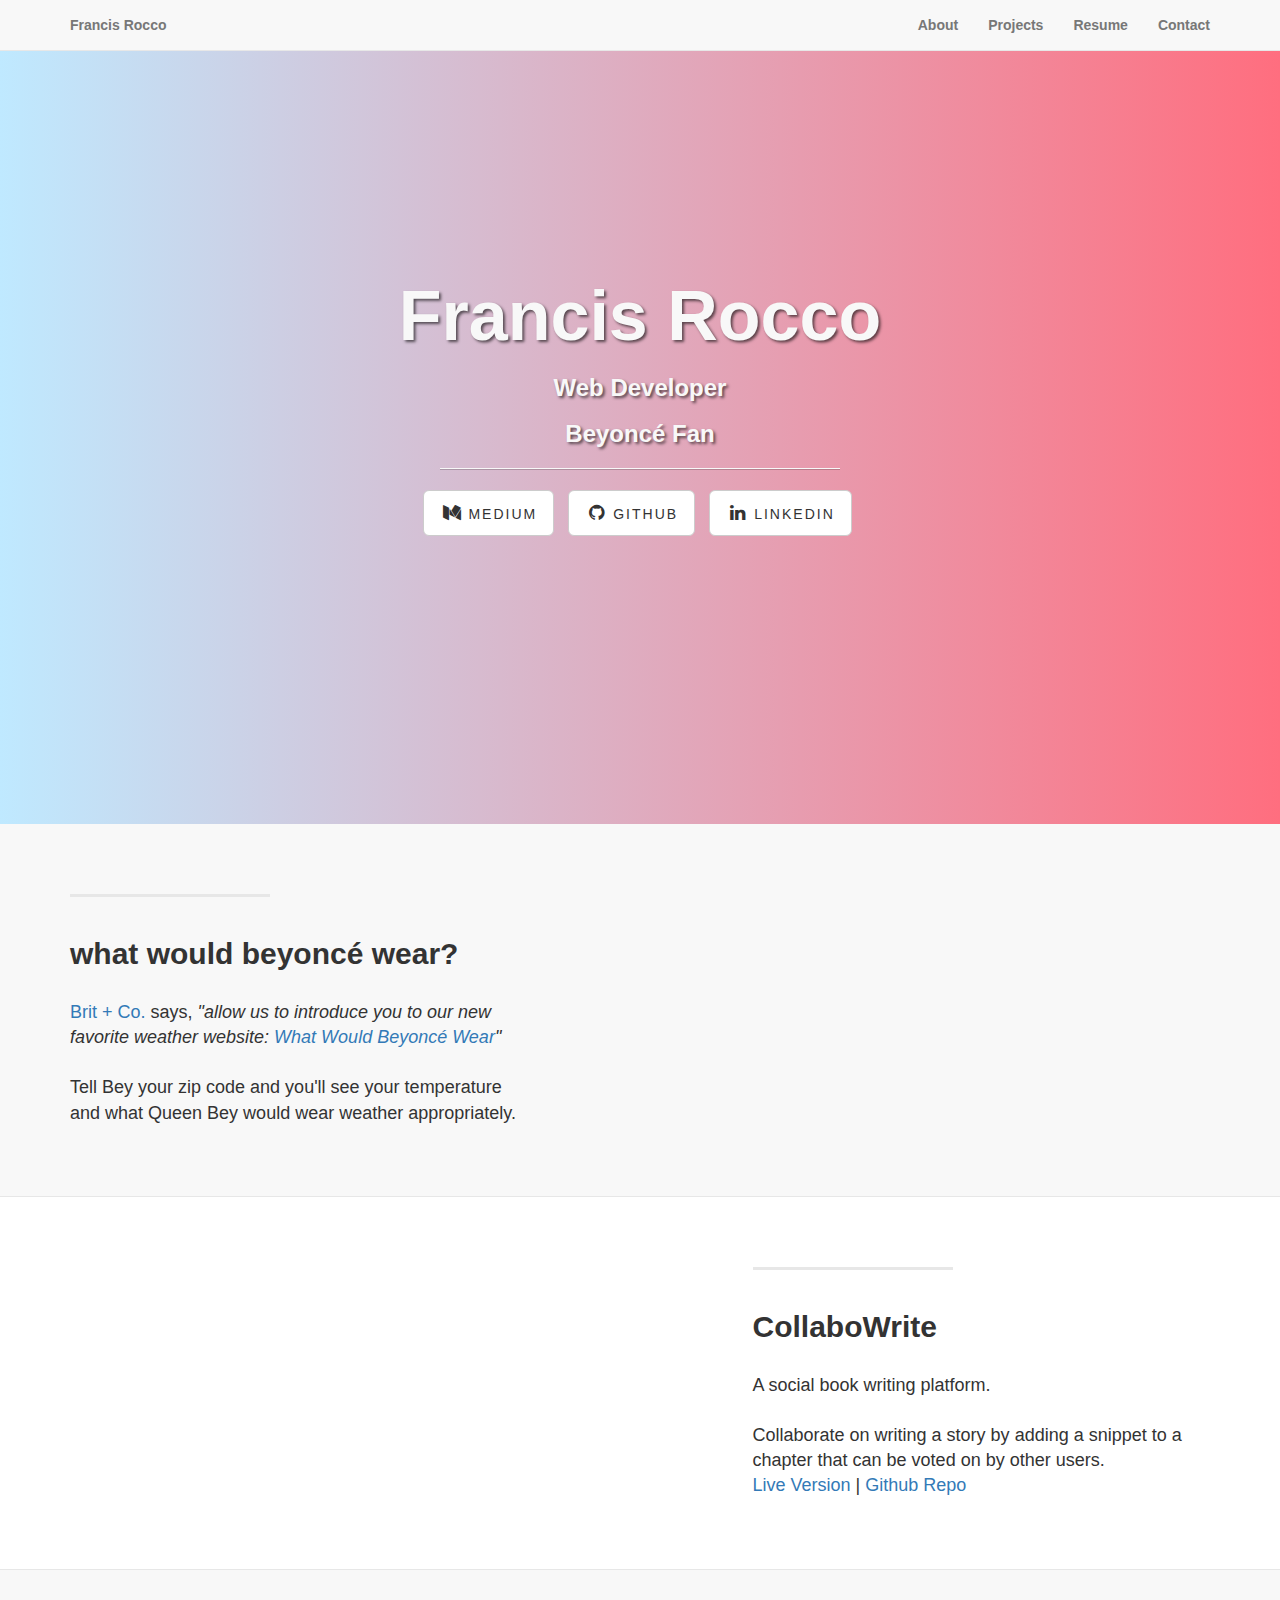
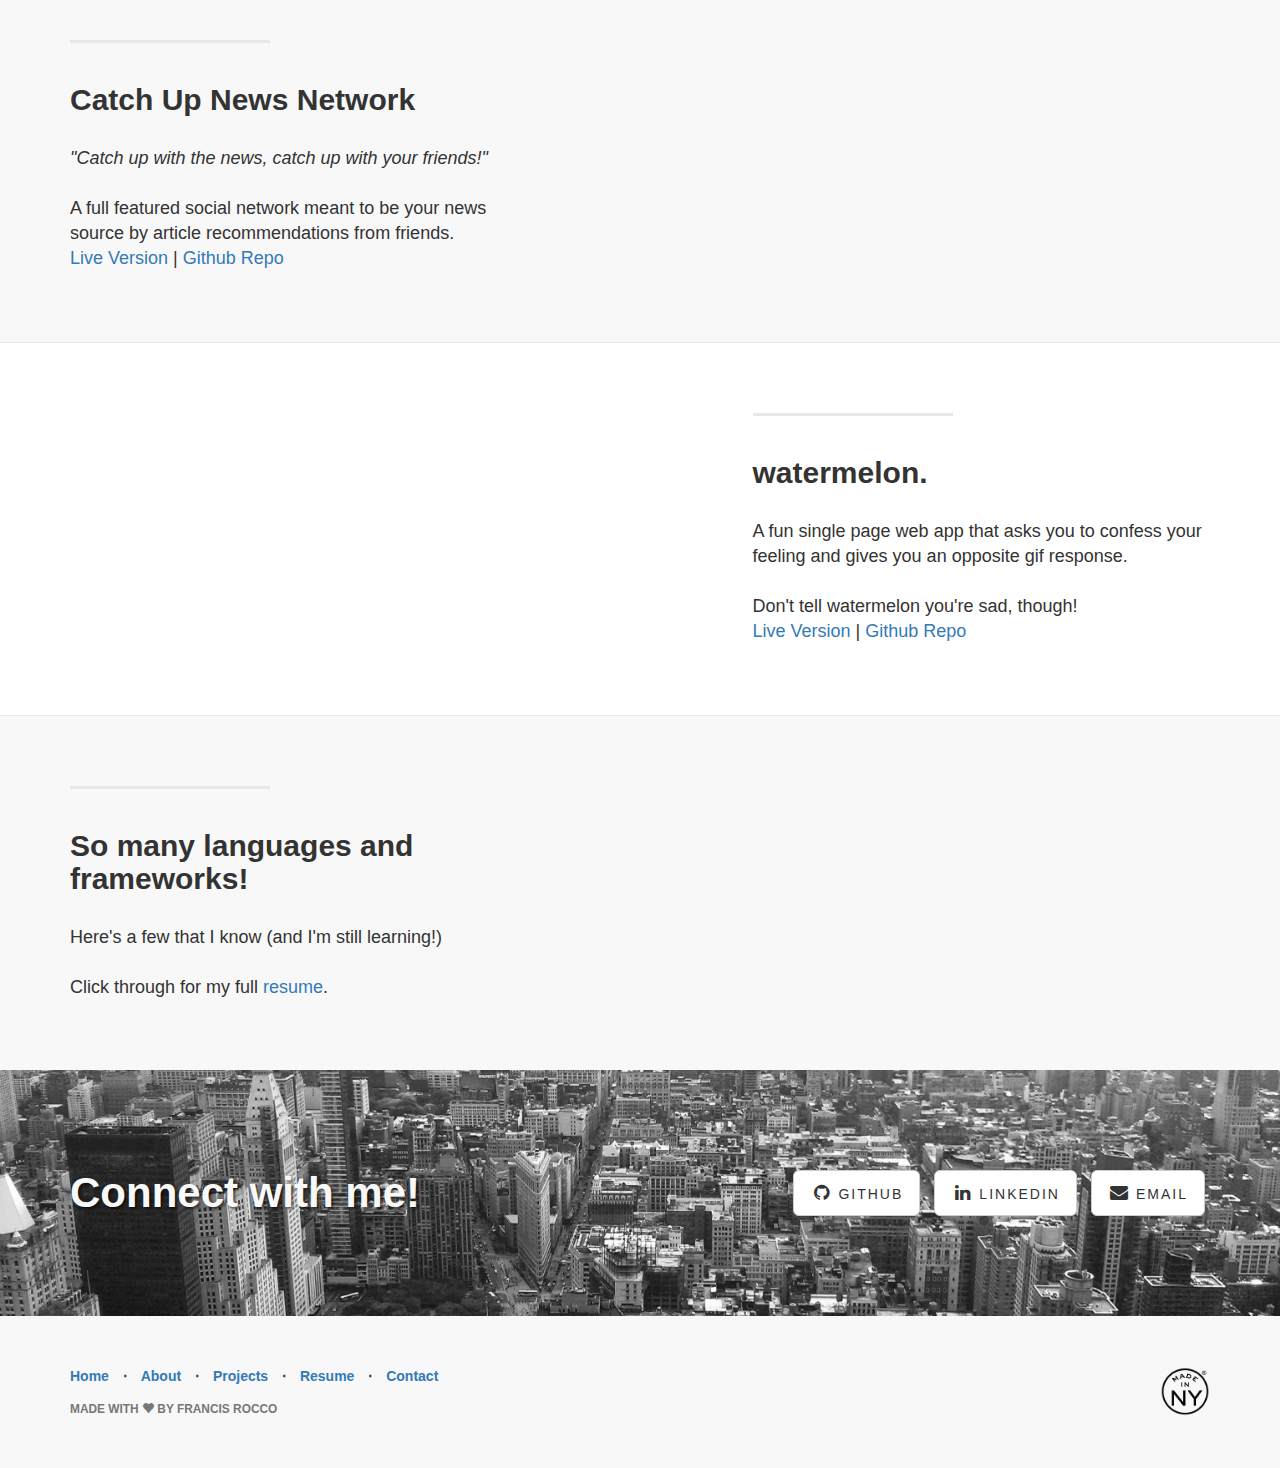
==== index.html @ 2a022466 "add beyonce" ====
<!DOCTYPE html>
<html lang="en">

<head>

    <meta charset="utf-8">
    <meta http-equiv="X-UA-Compatible" content="IE=edge">
    <meta name="viewport" content="width=device-width, initial-scale=1">
    <meta name="description" content="Web Developer">
    <meta name="author" content="Francis Rocco">

    <title>Francis Rocco</title>

    <!-- Bootstrap Core CSS -->
    <link href="css/bootstrap.min.css" rel="stylesheet">

    <!-- Custom CSS -->
    <link href="css/landing-page.css" rel="stylesheet">

    <!-- Custom Fonts -->
    <link href="font-awesome/css/font-awesome.min.css" rel="stylesheet" type="text/css">
    <link href="https://fonts.googleapis.com/css?family=Roboto|Roboto+Condensed" rel="stylesheet" type="text/css">

    <!-- HTML5 Shim and Respond.js IE8 support of HTML5 elements and media queries -->
    <!-- WARNING: Respond.js doesn't work if you view the page via file:// -->
    <!--[if lt IE 9]>
        <script src="https://oss.maxcdn.com/libs/html5shiv/3.7.0/html5shiv.js"></script>
        <script src="https://oss.maxcdn.com/libs/respond.js/1.4.2/respond.min.js"></script>
    <![endif]-->

    <!-- Language Icons -->
    <link rel="stylesheet" href="https://cdn.rawgit.com/konpa/devicon/master/devicon.min.css">


    <!--GOOGLE ANALYTICS-->

    <script>
        (function(i,s,o,g,r,a,m){i['GoogleAnalyticsObject']=r;i[r]=i[r]||function(){
        (i[r].q=i[r].q||[]).push(arguments)},i[r].l=1*new Date();a=s.createElement(o),
        m=s.getElementsByTagName(o)[0];a.async=1;a.src=g;m.parentNode.insertBefore(a,m)
        })(window,document,'script','https://www.google-analytics.com/analytics.js','ga');
        ga('create', 'UA-83533952-1', 'auto');
        ga('send', 'pageview');
    </script>

</head>

<body>

    <!-- Navigation -->
    <nav class="navbar navbar-default navbar-fixed-top topnav" role="navigation">
        <div class="container topnav">
            <!-- Brand and toggle get grouped for better mobile display -->
            <div class="navbar-header">
                <button type="button" class="navbar-toggle" data-toggle="collapse" data-target="#bs-example-navbar-collapse-1">
                    <span class="sr-only">Toggle navigation</span>
                    <span class="icon-bar"></span>
                    <span class="icon-bar"></span>
                    <span class="icon-bar"></span>
                </button>
                <a class="navbar-brand topnav" href="#">Francis Rocco</a>
            </div>
            <!-- Collect the nav links, forms, and other content for toggling -->
            <div class="collapse navbar-collapse" id="bs-example-navbar-collapse-1">
                <ul class="nav navbar-nav navbar-right">
                    <li>
                        <a href="#about">About</a>
                    </li>
                    <li>
                        <a href="#projects">Projects</a>
                    </li>
                    <li>
                        <a href="#resume">Resume</a>
                    </li>
                    <li>
                        <a href="#contact">Contact</a>
                    </li>
                </ul>
            </div>
            <!-- /.navbar-collapse -->
        </div>
        <!-- /.container -->
    </nav>


    <!-- Header -->
    <a name="about"></a>
    <div class="intro-header">
        <div class="container">

            <div class="row">
                <div class="col-lg-12">
                    <div class="intro-message">
                        <h1>Francis Rocco</h1>
                        <h3>Web Developer</h3>
                        <h3>Beyoncé Fan</h3>
                        <hr class="intro-divider">
                        <ul class="list-inline intro-social-buttons">
                            <li>
                                <a href="https://medium.com/@francisrocco" target="_blank" class="btn btn-default btn-lg"><i class="fa fa-medium fa-fw"></i> <span class="network-name">Medium</span></a>
                            </li>
                            <li>
                                <a href="https://github.com/francisrocco" target="_blank" class="btn btn-default btn-lg"><i class="fa fa-github fa-fw"></i> <span class="network-name">Github</span></a>
                            </li>
                            <li>
                                <a href="https://www.linkedin.com/in/francisrocco" target="_blank" class="btn btn-default btn-lg"><i class="fa fa-linkedin fa-fw"></i> <span class="network-name">Linkedin</span></a>
                            </li>
                        </ul>
                    </div>
                </div>
            </div>

        </div>
        <!-- /.container -->

    </div>
    <!-- /.intro-header -->

    <!-- Page Content -->

    <a  name="projects"></a>

    <div class="content-section-a">

        <div class="container">
            <div class="row">
                <div class="col-lg-5 col-sm-6">
                    <hr class="section-heading-spacer">
                    <div class="clearfix"></div>
                    <h2 class="section-heading">what would beyoncé wear?</h2>
                    <p class="lead"><a target="_blank" href="http://www.brit.co/beyonce-weather-app/">Brit + Co.</a> says, <i>"allow us to introduce you to our new favorite weather website: <a target="_blank" href="http://whatwouldbeyoncewear.com">What Would Beyoncé Wear</a>"</i><br><br>
                      Tell Bey your zip code and you'll see your temperature and what Queen Bey would wear weather appropriately.</p>
                </div>
                <div class="col-lg-5 col-lg-offset-2 col-sm-6">
                    <img class="img-responsive" src="img/wwbw.png" alt="">
                </div>
            </div>

        </div>
        <!-- /.container -->

    </div>
    <!-- /.content-section-a -->

    <div class="content-section-b">

        <div class="container">

            <div class="row">
                <div class="col-lg-5 col-lg-offset-1 col-sm-push-6  col-sm-6">
                    <hr class="section-heading-spacer">
                    <div class="clearfix"></div>
                    <h2 class="section-heading">CollaboWrite</h2>
                    <p class="lead">A social book writing platform.<br><br>Collaborate on writing a story by adding a snippet to a chapter that can be voted on by other users.<br><a target="_blank" href="https://collaborwrite.herokuapp.com/">Live Version</a> | <a target="_blank" href="https://github.com/lgants/flatiron-final-react">Github Repo</a></pr>
                </div>
                <div class="col-lg-5 col-sm-pull-6  col-sm-6">
                    <img class="img-responsive" src="img/collabowrite.png" alt="">
                </div>
            </div>

        </div>
        <!-- /.container -->

    </div>

            <!-- /.container -->


    <div class="content-section-a">

        <div class="container">
            <div class="row">
                <div class="col-lg-5 col-sm-6">
                    <hr class="section-heading-spacer">
                    <div class="clearfix"></div>
                    <h2 class="section-heading">Catch Up News Network</h2>
                    <p class="lead"><i>"Catch up with the news, catch up with your friends!"</i><br><br>
                      A full featured social network meant to be your news source by article recommendations from friends.<br> <a target="_blank" href="https://catch-up-news-network.herokuapp.com/">Live Version</a> | <a target="_blank" href="https://github.com/francisrocco/catch-up-news-network">Github Repo</a></p>
                </div>
                <div class="col-lg-5 col-lg-offset-2 col-sm-6">
                    <img class="img-responsive" src="img/catch-up.png" alt="">
                </div>
            </div>

        </div>
        <!-- /.container -->

    </div>
    <!-- /.content-section-b -->

    <div class="content-section-b">

        <div class="container">

            <div class="row">
                <div class="col-lg-5 col-lg-offset-1 col-sm-push-6  col-sm-6">
                    <hr class="section-heading-spacer">
                    <div class="clearfix"></div>
                    <h2 class="section-heading">watermelon.</h2>
                    <p class="lead">A fun single page web app that asks you to confess your feeling and gives you an opposite gif response.<br><br>Don't tell watermelon you're sad, though!<br><a target="_blank" href="https://watermelon-flatiron.herokuapp.com/">Live Version</a> | <a target="_blank" href="https://github.com/jasondecastro/watermelon">Github Repo</a></pr>
                </div>
                <div class="col-lg-5 col-sm-pull-6  col-sm-6">
                    <img class="img-responsive" src="img/watermelon.png" alt="">
                </div>
            </div>

        </div>
        <!-- /.container -->

    </div>


      <!-- /.container -->
    <a  name="resume"></a>
      <div class="content-section-a">
          <div class="container">
              <div class="row">
                  <div class="col-lg-5 col-sm-6">
                      <hr class="section-heading-spacer">
                      <div class="clearfix"></div>
                      <h2 class="section-heading">So many languages and frameworks!<br></h2>
                      <p class="lead">Here's a few that I know (and I'm still learning!)<br><br>Click through for my full <a href="francis_rocco_resume.pdf">resume</a>.</p>
                  </div>
                  <div class="col-lg-5 col-lg-offset-2 col-sm-6 devicons">
                      <i title="ruby" class="devicon-ruby-plain-wordmark"></i>
                      <i title="ruby on rails" class="devicon-rails-plain-wordmark"></i>
                      <i title="javascript" class="devicon-javascript-plain"></i>
                      <i title="react" class="devicon-react-plain-wordmark"></i>
                      <i title="html" class="devicon-html5-plain-wordmark"></i>
                      <i title="css" class="devicon-css3-plain-wordmark"></i>
                      <i title="postgresql" class="devicon-postgresql-plain-wordmark"></i>
                      <i title="git" class="devicon-git-plain-wordmark"></i>
                  </div>
              </div>

          </div>
          <!-- /.container -->

      </div>
      <!-- /.content-section-b -->

	<a  name="contact"></a>
    <div class="banner">

        <div class="container">

            <div class="row">
                <div class="col-lg-6">
                    <h2>Connect with me!</h2>
                </div>
                <div class="col-lg-6">
                    <ul class="list-inline banner-social-buttons">
                      <li>
                          <a href="https://github.com/francisrocco" target="_blank" class="btn btn-default btn-lg"><i class="fa fa-github fa-fw"></i> <span class="network-name">Github</span></a>
                      </li>
                      <li>
                          <a href="https://www.linkedin.com/in/francisrocco" target="_blank" class="btn btn-default btn-lg"><i class="fa fa-linkedin fa-fw"></i> <span class="network-name">Linkedin</span></a>
                      </li>
                      <li>
                          <a href="mailto:roccofrancis@gmail.com" target="_blank" class="btn btn-default btn-lg"><i class="fa fa-envelope fa-fw"></i> <span class="network-name">Email</span></a>
                      </li>
                    </ul>
                </div>
            </div>

        </div>
        <!-- /.container -->

    </div>
    <!-- /.banner -->

    <!-- Footer -->
    <footer>
        <div class="container">
            <div class="row">
                <div class="col-lg-8">
                    <ul class="list-inline">
                        <li>
                            <a href="#">Home</a>
                        </li>
                        <li class="footer-menu-divider">&sdot;</li>
                        <li>
                            <a href="#about">About</a>
                        </li>
                        <li class="footer-menu-divider">&sdot;</li>
                        <li>
                            <a href="#projects">Projects</a>
                        </li>
                        <li class="footer-menu-divider">&sdot;</li>
                        <li>
                            <a href="#resume">Resume</a>
                        </li>
                        <li class="footer-menu-divider">&sdot;</li>
                        <li>
                            <a href="#contact">Contact</a>
                        </li>
                    </ul>
                    <p class="copyright text-muted small">MADE WITH <span class="glyphicon glyphicon-heart"></span> BY FRANCIS ROCCO</p>
                </div>
                <div class="col-lg-4">
                    <img class="img-responsive made" src="img/madeny.gif" alt="">
                </div>
            </div>
        </div>
    </footer>

    <!-- jQuery -->
    <script src="js/jquery.js"></script>

    <!-- Bootstrap Core JavaScript -->
    <script src="js/bootstrap.min.js"></script>

</body>

</html>
---- css/landing-page.css ----
/*
 * Start Bootstrap - Landing Page (http://startbootstrap.com/)
 * Copyright 2013-2016 Start Bootstrap
 * Licensed under MIT (https://github.com/BlackrockDigital/startbootstrap/blob/gh-pages/LICENSE)
 */

body,
html {
    width: 100%;
    height: 100%;
}

body,
h1,
h2,
h3,
h4,
h5,
h6 {
    font-family: "Lato","Helvetica Neue",Helvetica,Arial,sans-serif;
    font-weight: 700;
}

.topnav {
    font-size: 14px;
}

.lead {
    font-size: 18px;
    font-weight: 400;
}

.intro-header {
    padding-top: 50px; /* If you're making other pages, make sure there is 50px of padding to make sure the navbar doesn't overlap content! */
    padding-bottom: 50px;
    text-align: center;
    color: #f8f8f8;
    /*background: url(../img/intro-bg.jpg) no-repeat center center;
    background-size: cover;*/
    background: #ff6e7f; /* fallback for old browsers */
    background: -webkit-linear-gradient(to left, #ff6e7f , #bfe9ff); /* Chrome 10-25, Safari 5.1-6 */
    background: linear-gradient(to left, #ff6e7f , #bfe9ff); /* W3C, IE 10+/ Edge, Firefox 16+, Chrome 26+, Opera 12+, Safari 7+ */
}

.intro-message {
    position: relative;
    padding-top: 20%;
    padding-bottom: 20%;
}

.intro-message > h1 {
    margin: 0;
    text-shadow: 2px 2px 3px rgba(0,0,0,0.6);
    font-size: 5em;
}

.intro-divider {
    width: 400px;
    border-top: 1px solid #f8f8f8;
    border-bottom: 1px solid rgba(0,0,0,0.2);
}

.intro-message > h3 {
    text-shadow: 2px 2px 3px rgba(0,0,0,0.6);
}

@media(max-width:767px) {
    .intro-message {
        padding-bottom: 15%;
    }

    .intro-message > h1 {
        font-size: 3em;
    }

    ul.intro-social-buttons > li {
        display: block;
        margin-bottom: 20px;
        padding: 0;
    }

    ul.intro-social-buttons > li:last-child {
        margin-bottom: 0;
    }

    .intro-divider {
        width: 100%;
    }
}

.network-name {
    text-transform: uppercase;
    font-size: 14px;
    font-weight: 400;
    letter-spacing: 2px;
}

.content-section-a {
    padding: 50px 0;
    background-color: #f8f8f8;
}

.content-section-b {
    padding: 50px 0;
    border-top: 1px solid #e7e7e7;
    border-bottom: 1px solid #e7e7e7;
}

.section-heading {
    margin-bottom: 30px;
}

.section-heading-spacer {
    float: left;
    width: 200px;
    border-top: 3px solid #e7e7e7;
}

.banner {
    padding: 100px 0;
    color: #f8f8f8;
    background: url(../img/banner-bg.jpg) no-repeat center center;
    background-size: cover;
}

.banner h2 {
    margin: 0;
    text-shadow: 2px 2px 3px rgba(0,0,0,0.6);
    font-size: 3em;
}

.banner ul {
    margin-bottom: 0;
}

.banner-social-buttons {
    float: right;
    margin-top: 0;
}

@media(max-width:1199px) {
    ul.banner-social-buttons {
        float: left;
        margin-top: 15px;
    }
}

@media(max-width:767px) {
    .banner h2 {
        margin: 0;
        text-shadow: 2px 2px 3px rgba(0,0,0,0.6);
        font-size: 3em;
    }

    ul.banner-social-buttons > li {
        display: block;
        margin-bottom: 20px;
        padding: 0;
    }

    ul.banner-social-buttons > li:last-child {
        margin-bottom: 0;
    }
}

footer {
    padding: 50px 0;
    background-color: #f8f8f8;
}

.made {
    max-height: 50px;
    right: 0px;
    float: right;
}

.languages {
    position: relative;
}

.devicons {
  font-size: 9rem
}

p.copyright {
    margin: 15px 0 0;
}
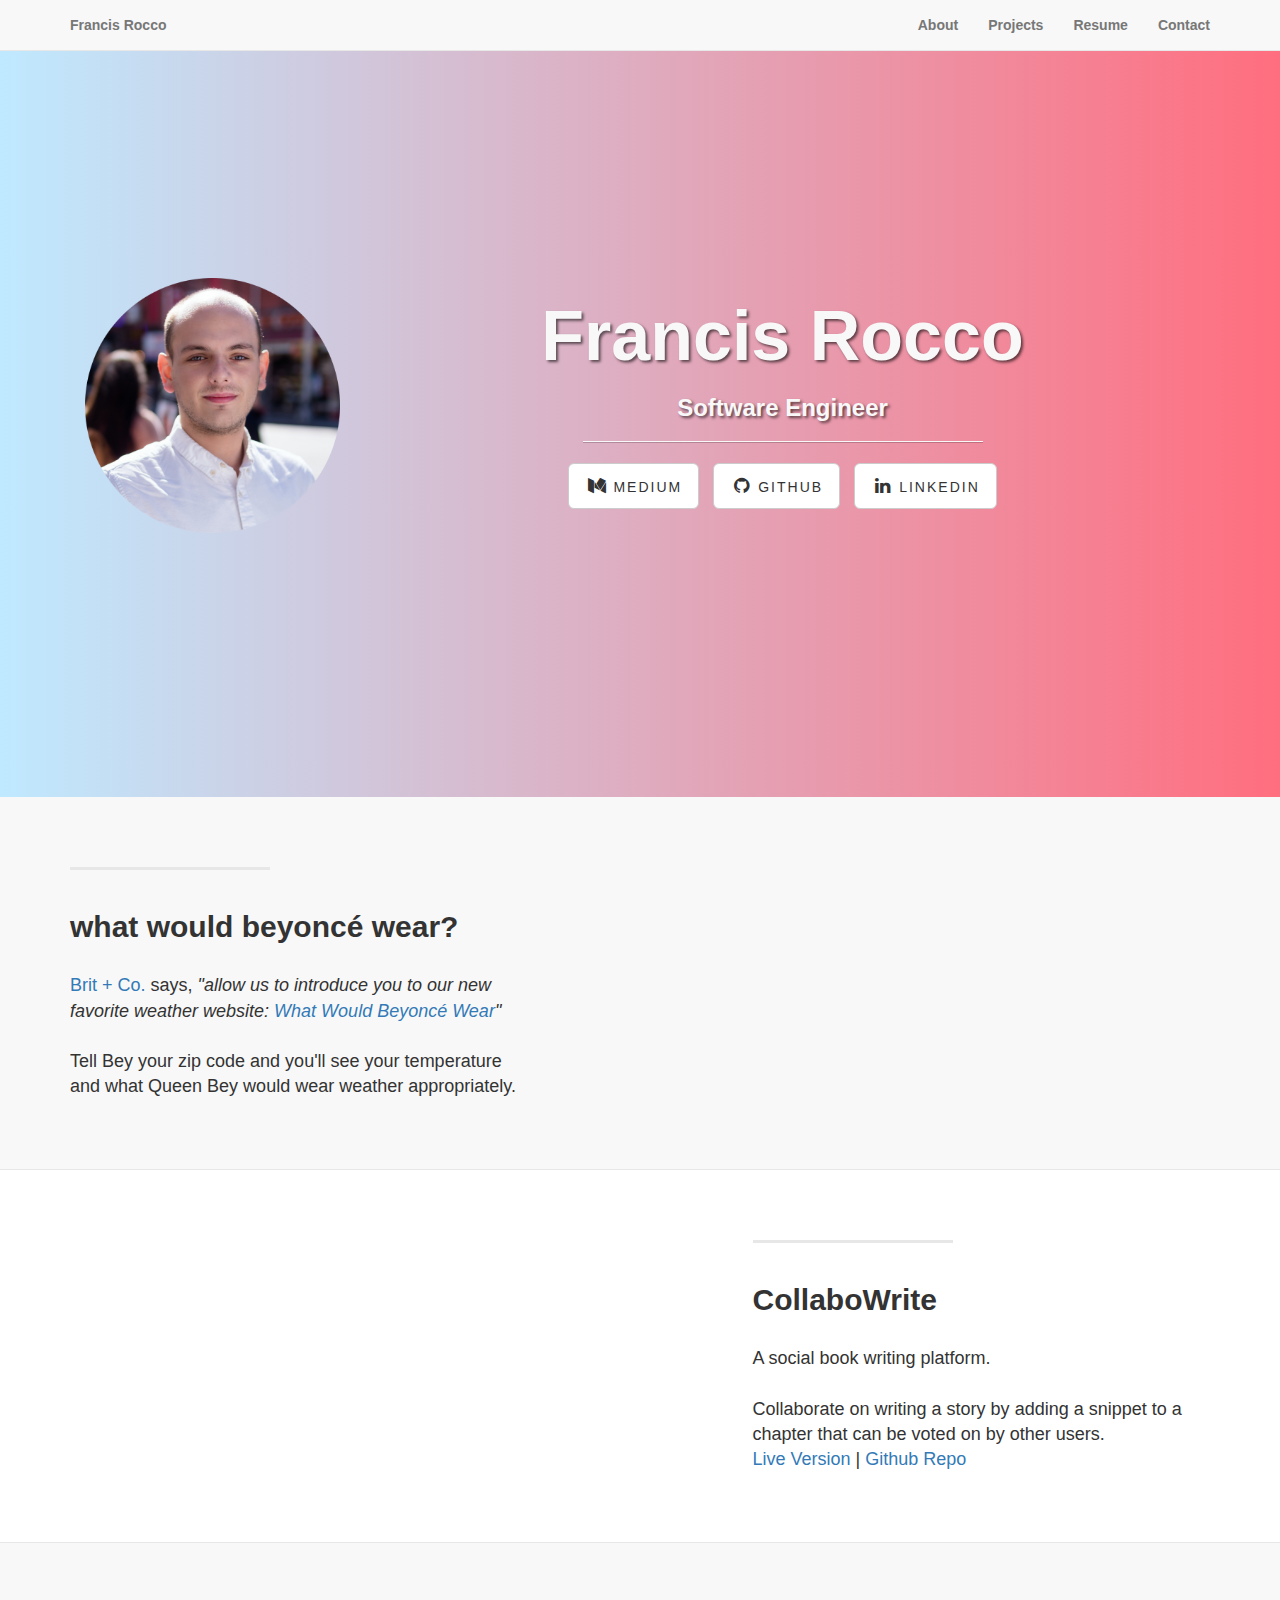
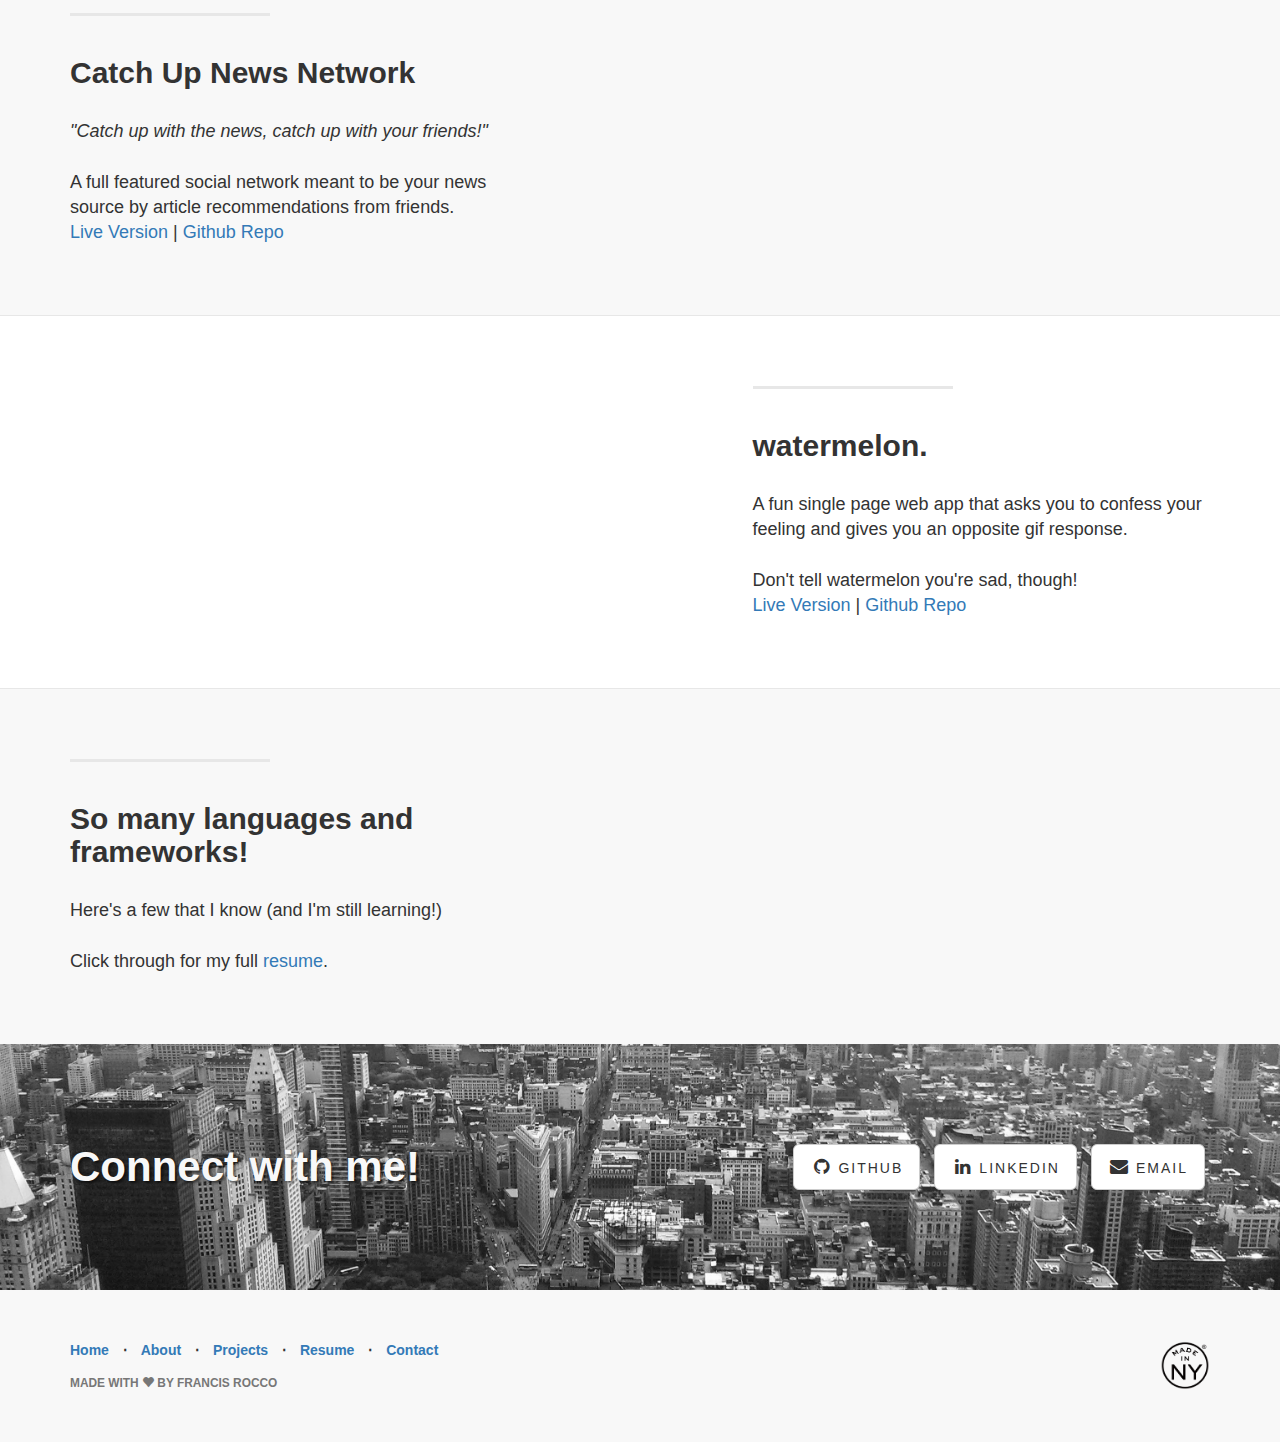
==== commit 328f9505: "add photo to intro banner" ====
--- a/index.html
+++ b/index.html
@@ -91,9 +91,9 @@
             <div class="row">
                 <div class="col-lg-12">
                     <div class="intro-message">
+                        <img class="center-block col-lg-3 col-md-4 col-sm-4 col-sm-offset-4 img-responsive" src="img/headshot.png" alt=""><br/>
                         <h1>Francis Rocco</h1>
-                        <h3>Web Developer</h3>
-                        <h3>Beyoncé Fan</h3>
+                        <h3>Software Engineer</h3>
                         <hr class="intro-divider">
                         <ul class="list-inline intro-social-buttons">
                             <li>
@@ -222,10 +222,10 @@
                       <p class="lead">Here's a few that I know (and I'm still learning!)<br><br>Click through for my full <a href="francis_rocco_resume.pdf">resume</a>.</p>
                   </div>
                   <div class="col-lg-5 col-lg-offset-2 col-sm-6 devicons">
+                      <i title="javascript" class="devicon-javascript-plain"></i>
+                      <i title="react" class="devicon-react-plain-wordmark"></i>
                       <i title="ruby" class="devicon-ruby-plain-wordmark"></i>
                       <i title="ruby on rails" class="devicon-rails-plain-wordmark"></i>
-                      <i title="javascript" class="devicon-javascript-plain"></i>
-                      <i title="react" class="devicon-react-plain-wordmark"></i>
                       <i title="html" class="devicon-html5-plain-wordmark"></i>
                       <i title="css" class="devicon-css3-plain-wordmark"></i>
                       <i title="postgresql" class="devicon-postgresql-plain-wordmark"></i>
--- a/css/landing-page.css
+++ b/css/landing-page.css
@@ -52,6 +52,10 @@
     margin: 0;
     text-shadow: 2px 2px 3px rgba(0,0,0,0.6);
     font-size: 5em;
+}
+
+.intro-message > img {
+    display: block;
 }
 
 .intro-divider {
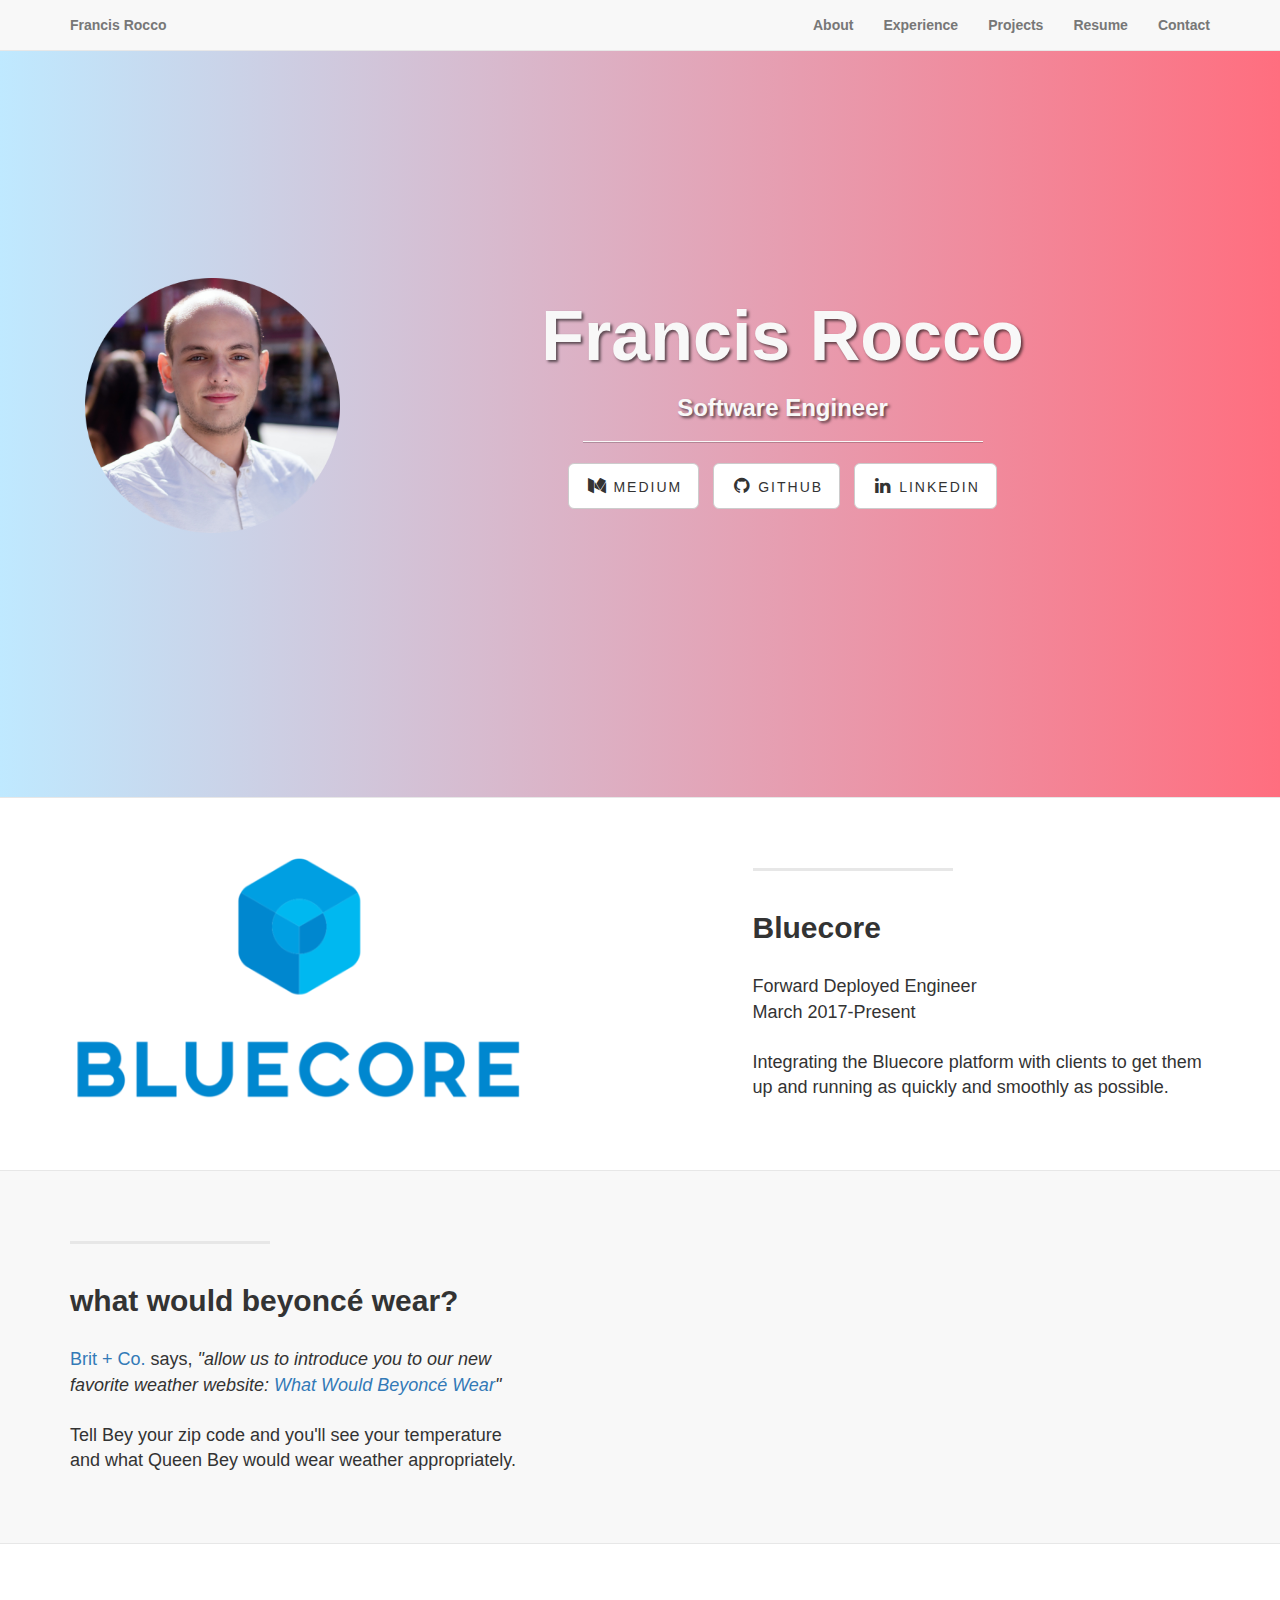
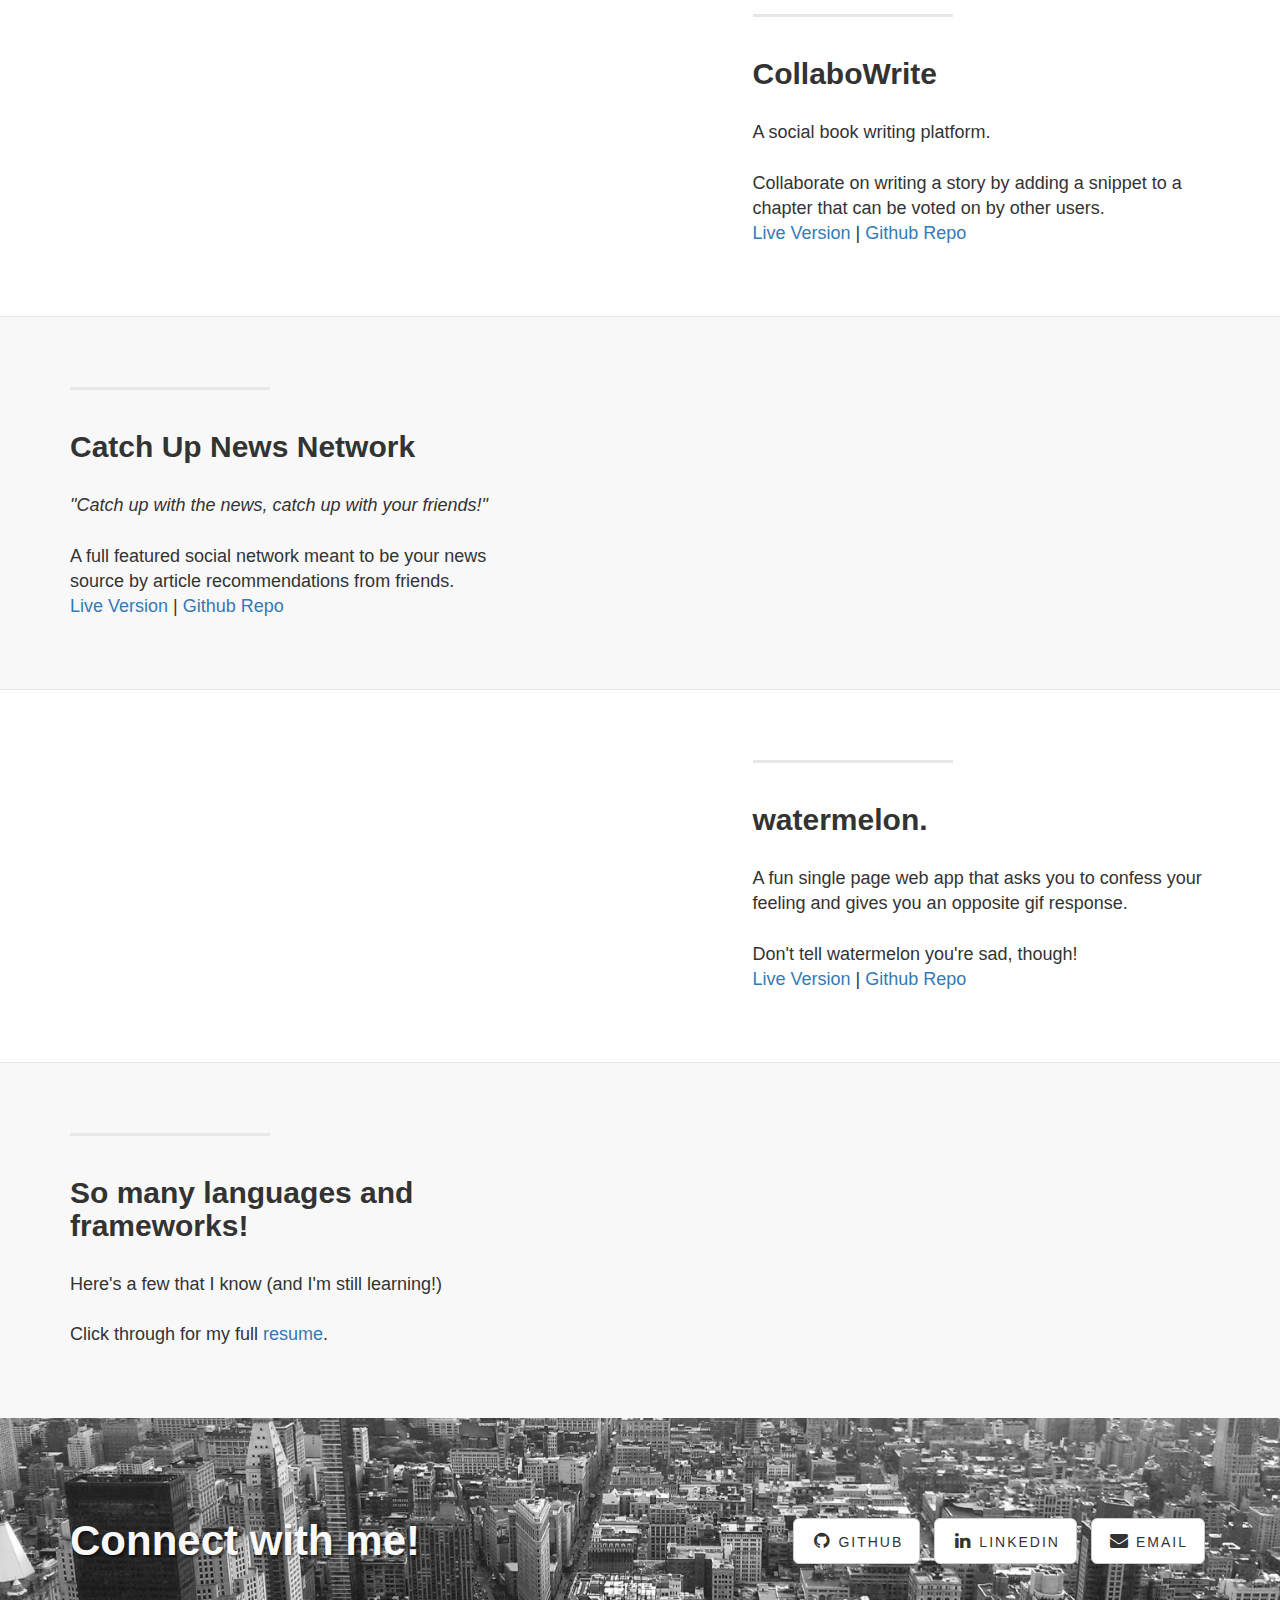
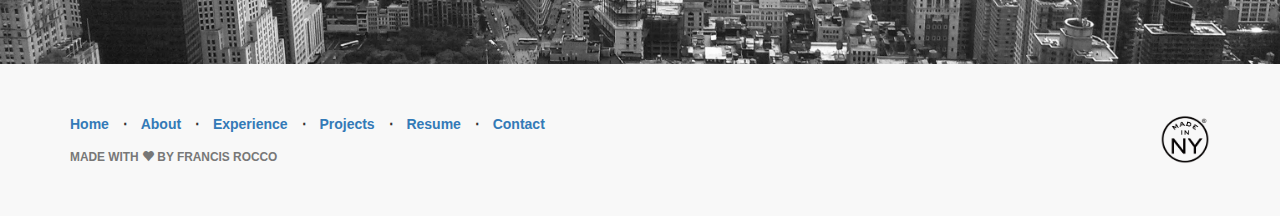
==== commit 9b1d25ed: "add Bluecore" ====
--- a/index.html
+++ b/index.html
@@ -65,6 +65,9 @@
                 <ul class="nav navbar-nav navbar-right">
                     <li>
                         <a href="#about">About</a>
+                    </li>
+                    <li>
+                        <a href="#experience">Experience</a>
                     </li>
                     <li>
                         <a href="#projects">Projects</a>
@@ -117,6 +120,32 @@
     <!-- /.intro-header -->
 
     <!-- Page Content -->
+
+    <a  name="experience"></a>
+
+    <div class="content-section-b">
+
+        <div class="container">
+
+            <div class="row">
+                <div class="col-lg-5 col-lg-offset-1 col-sm-push-6  col-sm-6">
+                    <hr class="section-heading-spacer">
+                    <div class="clearfix"></div>
+                    <h2 class="section-heading">Bluecore</h2>
+                    <p class="lead">Forward Deployed Engineer<br>March 2017-Present<br/><br/>
+                    Integrating the Bluecore platform with clients to get them up and running as quickly and smoothly as possible.</p>
+                </div>
+                <div class="col-lg-5 col-sm-pull-6  col-sm-6">
+                    <img class="img-responsive" src="img/bluecore.png" alt="">
+                </div>
+            </div>
+
+        </div>
+        <!-- /.container -->
+
+    </div>
+
+    <!-- Experience Content -->
 
     <a  name="projects"></a>
 
@@ -284,6 +313,10 @@
                         </li>
                         <li class="footer-menu-divider">&sdot;</li>
                         <li>
+                            <a href="#experience">Experience</a>
+                        </li>
+                        <li class="footer-menu-divider">&sdot;</li>
+                        <li>
                             <a href="#projects">Projects</a>
                         </li>
                         <li class="footer-menu-divider">&sdot;</li>
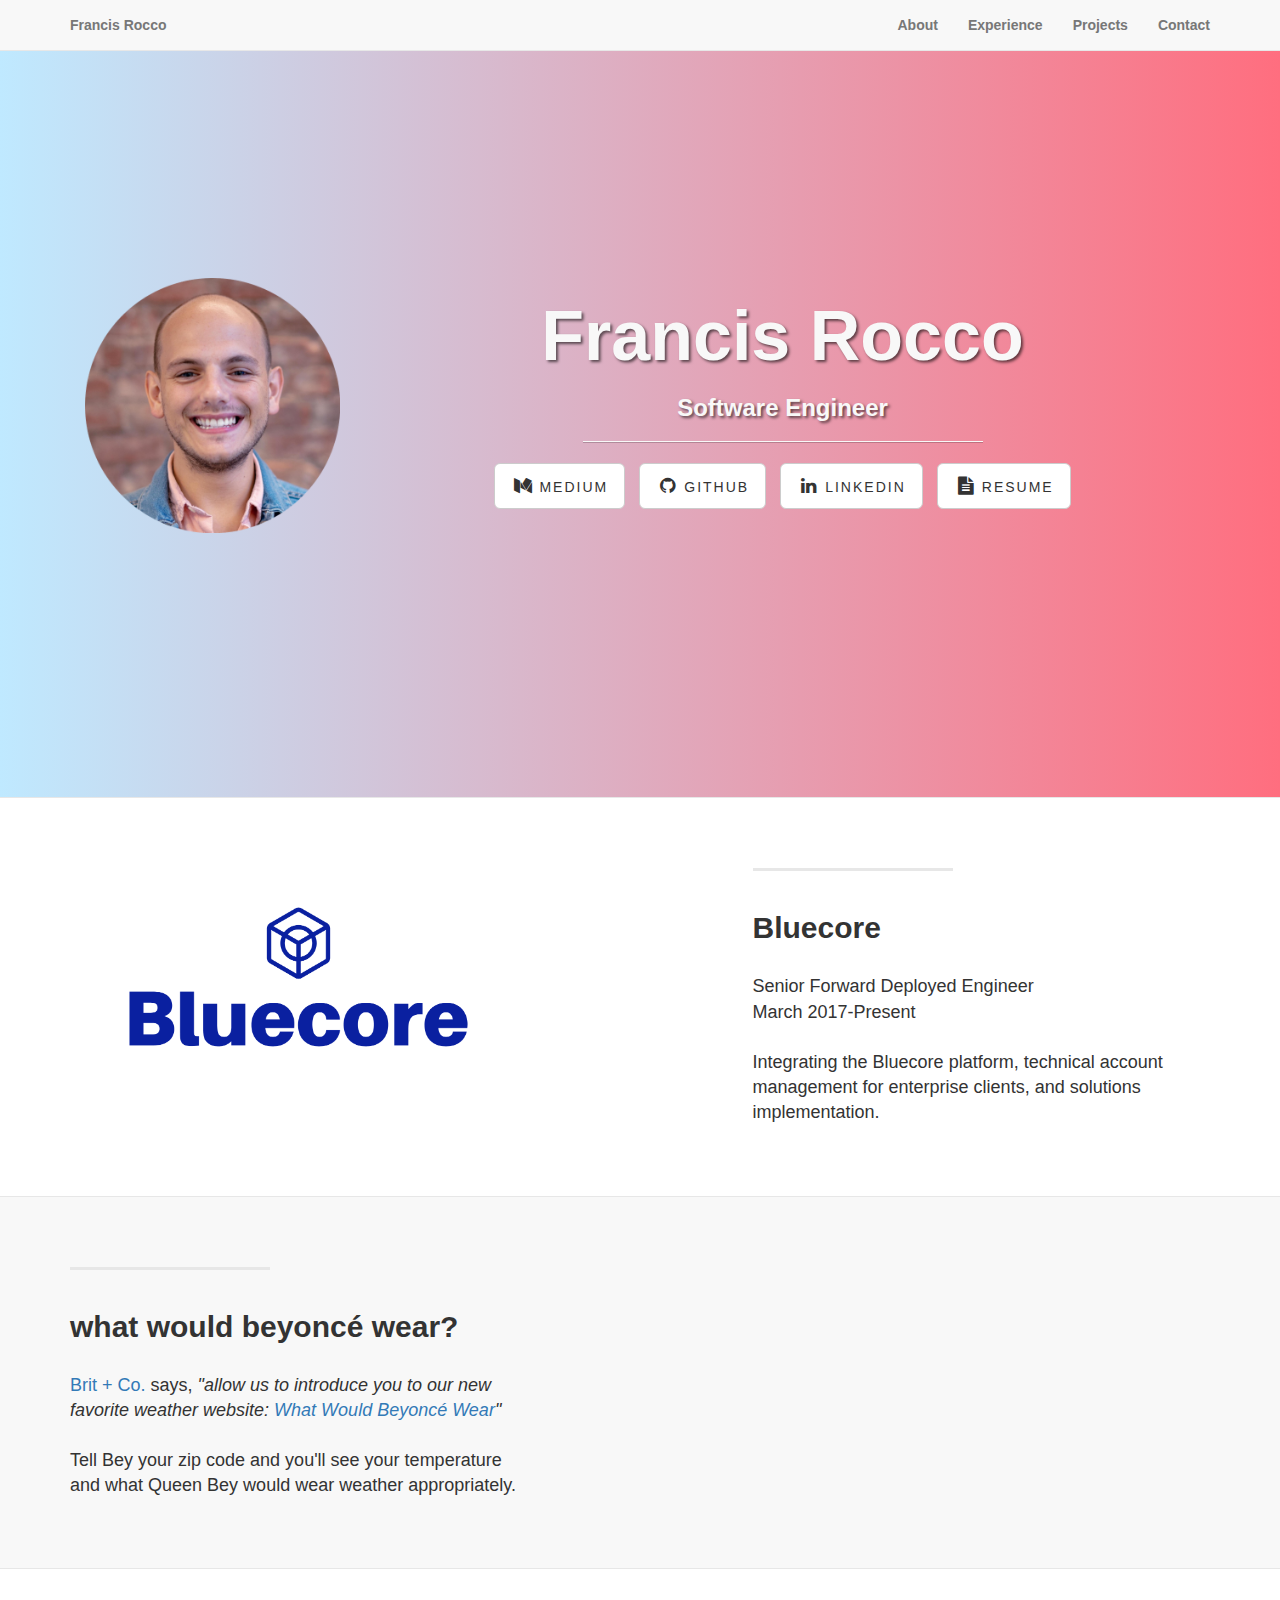
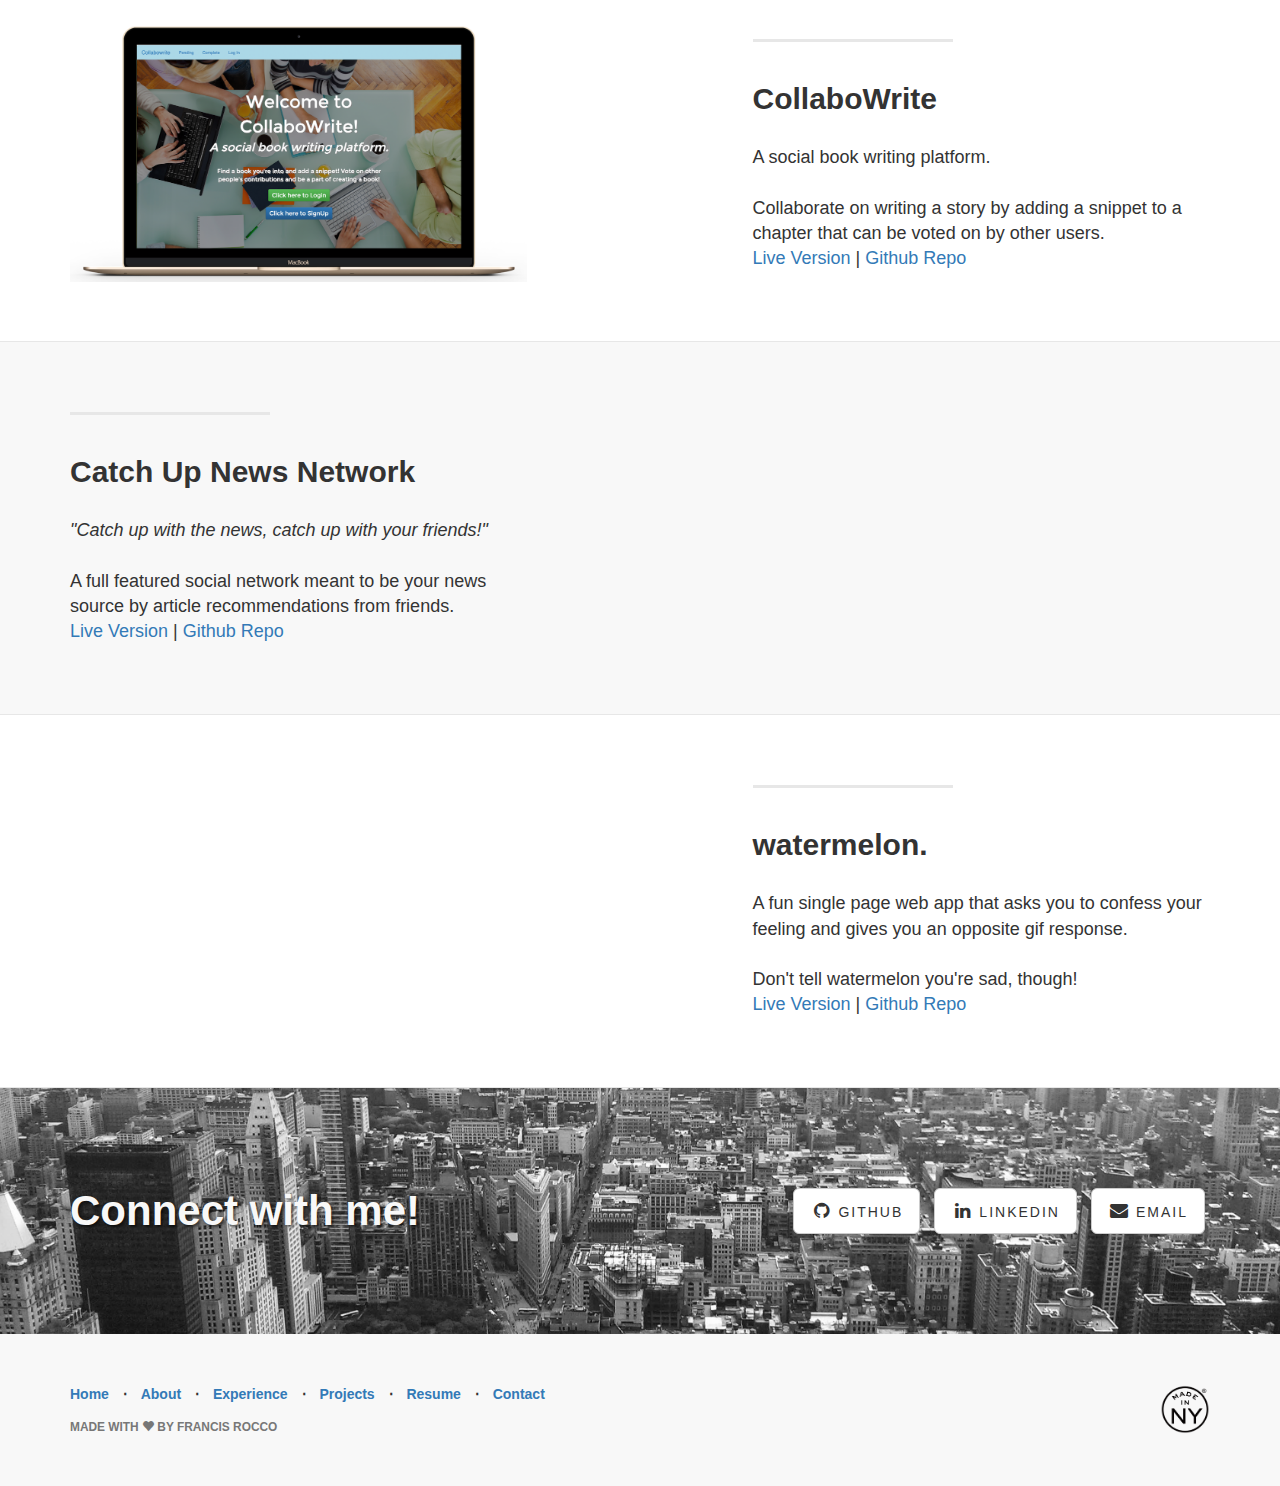
==== commit 05ff7b3f: "update image, resume, and remove languages" ====
--- a/index.html
+++ b/index.html
@@ -71,9 +71,6 @@
                     </li>
                     <li>
                         <a href="#projects">Projects</a>
-                    </li>
-                    <li>
-                        <a href="#resume">Resume</a>
                     </li>
                     <li>
                         <a href="#contact">Contact</a>
@@ -108,6 +105,9 @@
                             <li>
                                 <a href="https://www.linkedin.com/in/francisrocco" target="_blank" class="btn btn-default btn-lg"><i class="fa fa-linkedin fa-fw"></i> <span class="network-name">Linkedin</span></a>
                             </li>
+                            <li>
+                                <a href="francis_rocco_resume.pdf" target="_blank" class="btn btn-default btn-lg"><i class="fa fa-file-text fa-fw"></i> <span class="network-name">Resume</span></a>
+                            </li>
                         </ul>
                     </div>
                 </div>
@@ -132,8 +132,8 @@
                     <hr class="section-heading-spacer">
                     <div class="clearfix"></div>
                     <h2 class="section-heading">Bluecore</h2>
-                    <p class="lead">Forward Deployed Engineer<br>March 2017-Present<br/><br/>
-                    Integrating the Bluecore platform with clients to get them up and running as quickly and smoothly as possible.</p>
+                    <p class="lead">Senior Forward Deployed Engineer<br>March 2017-Present<br/><br/>
+                    Integrating the Bluecore platform, technical account management for enterprise clients, and solutions implementation.</p>
                 </div>
                 <div class="col-lg-5 col-sm-pull-6  col-sm-6">
                     <img class="img-responsive" src="img/bluecore.png" alt="">
@@ -240,32 +240,7 @@
 
 
       <!-- /.container -->
-    <a  name="resume"></a>
-      <div class="content-section-a">
-          <div class="container">
-              <div class="row">
-                  <div class="col-lg-5 col-sm-6">
-                      <hr class="section-heading-spacer">
-                      <div class="clearfix"></div>
-                      <h2 class="section-heading">So many languages and frameworks!<br></h2>
-                      <p class="lead">Here's a few that I know (and I'm still learning!)<br><br>Click through for my full <a href="francis_rocco_resume.pdf">resume</a>.</p>
-                  </div>
-                  <div class="col-lg-5 col-lg-offset-2 col-sm-6 devicons">
-                      <i title="javascript" class="devicon-javascript-plain"></i>
-                      <i title="react" class="devicon-react-plain-wordmark"></i>
-                      <i title="ruby" class="devicon-ruby-plain-wordmark"></i>
-                      <i title="ruby on rails" class="devicon-rails-plain-wordmark"></i>
-                      <i title="html" class="devicon-html5-plain-wordmark"></i>
-                      <i title="css" class="devicon-css3-plain-wordmark"></i>
-                      <i title="postgresql" class="devicon-postgresql-plain-wordmark"></i>
-                      <i title="git" class="devicon-git-plain-wordmark"></i>
-                  </div>
-              </div>
-
-          </div>
-          <!-- /.container -->
-
-      </div>
+
       <!-- /.content-section-b -->
 
 	<a  name="contact"></a>
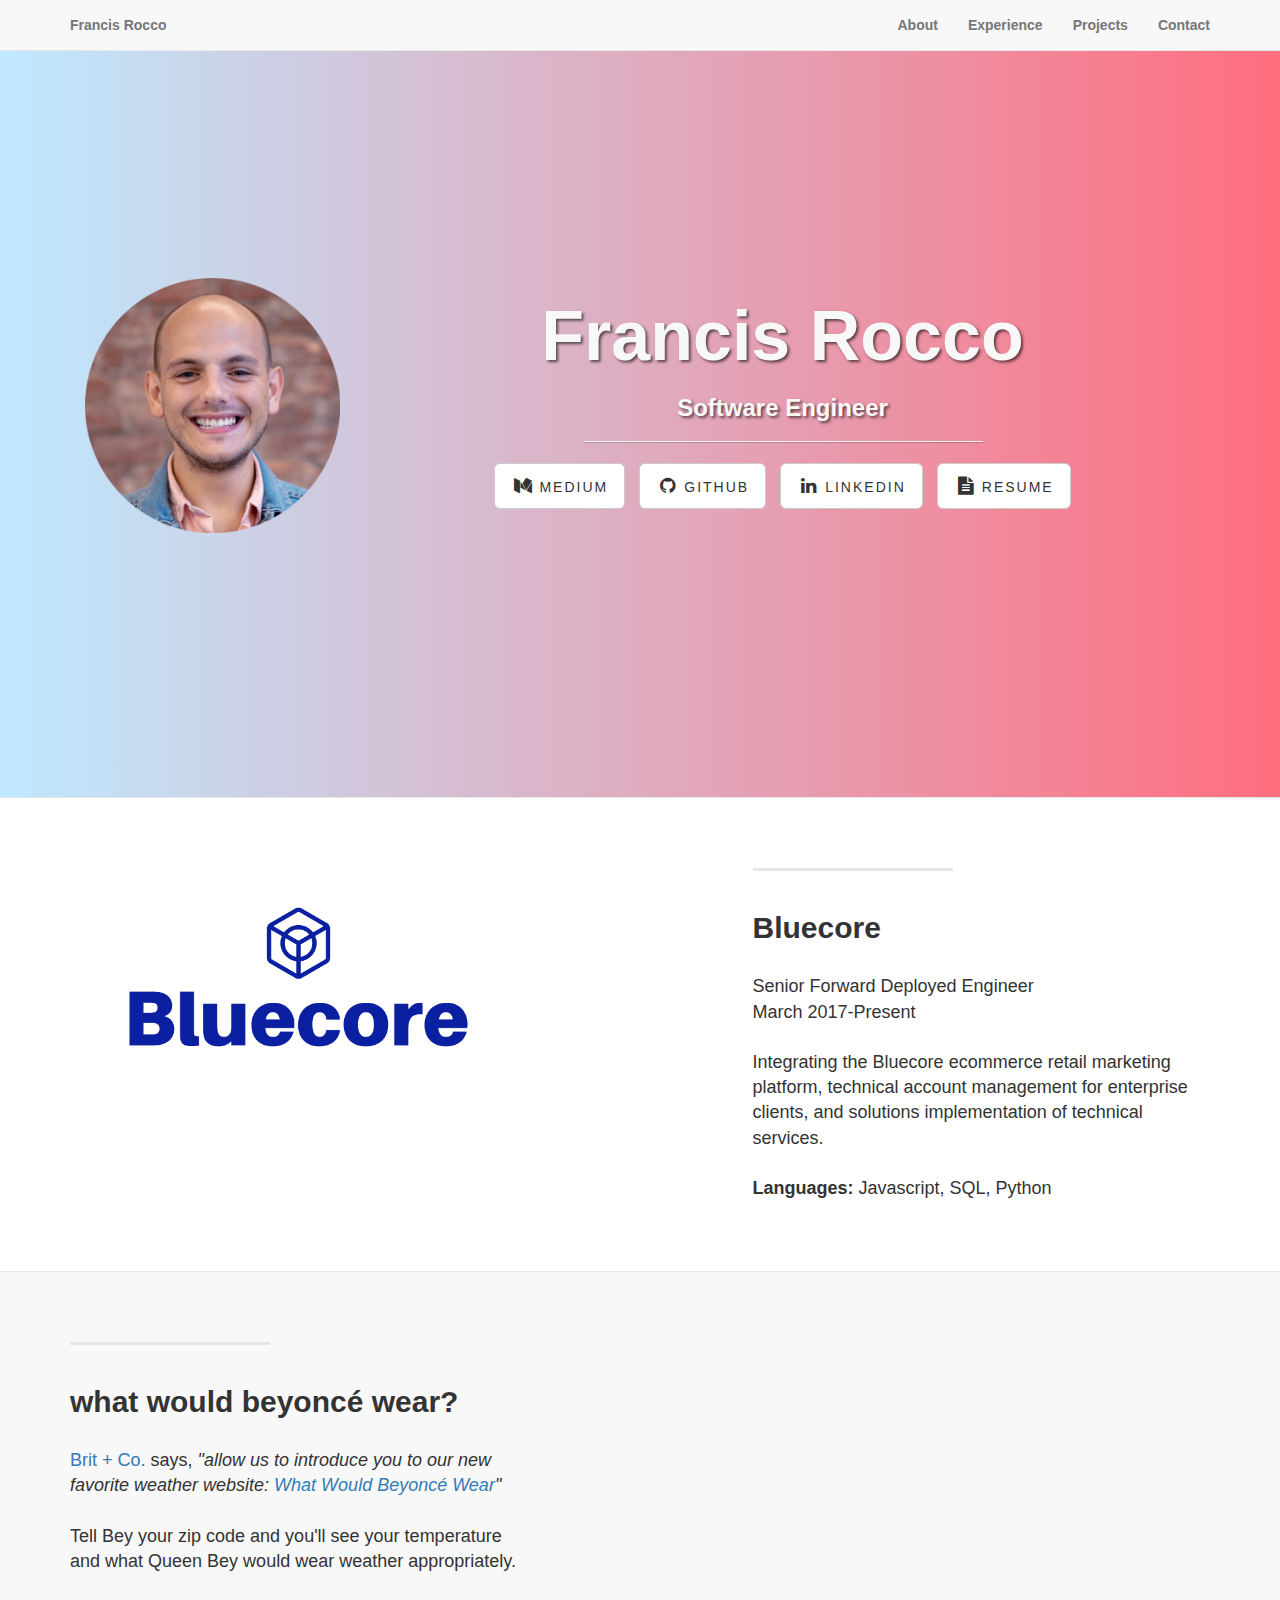
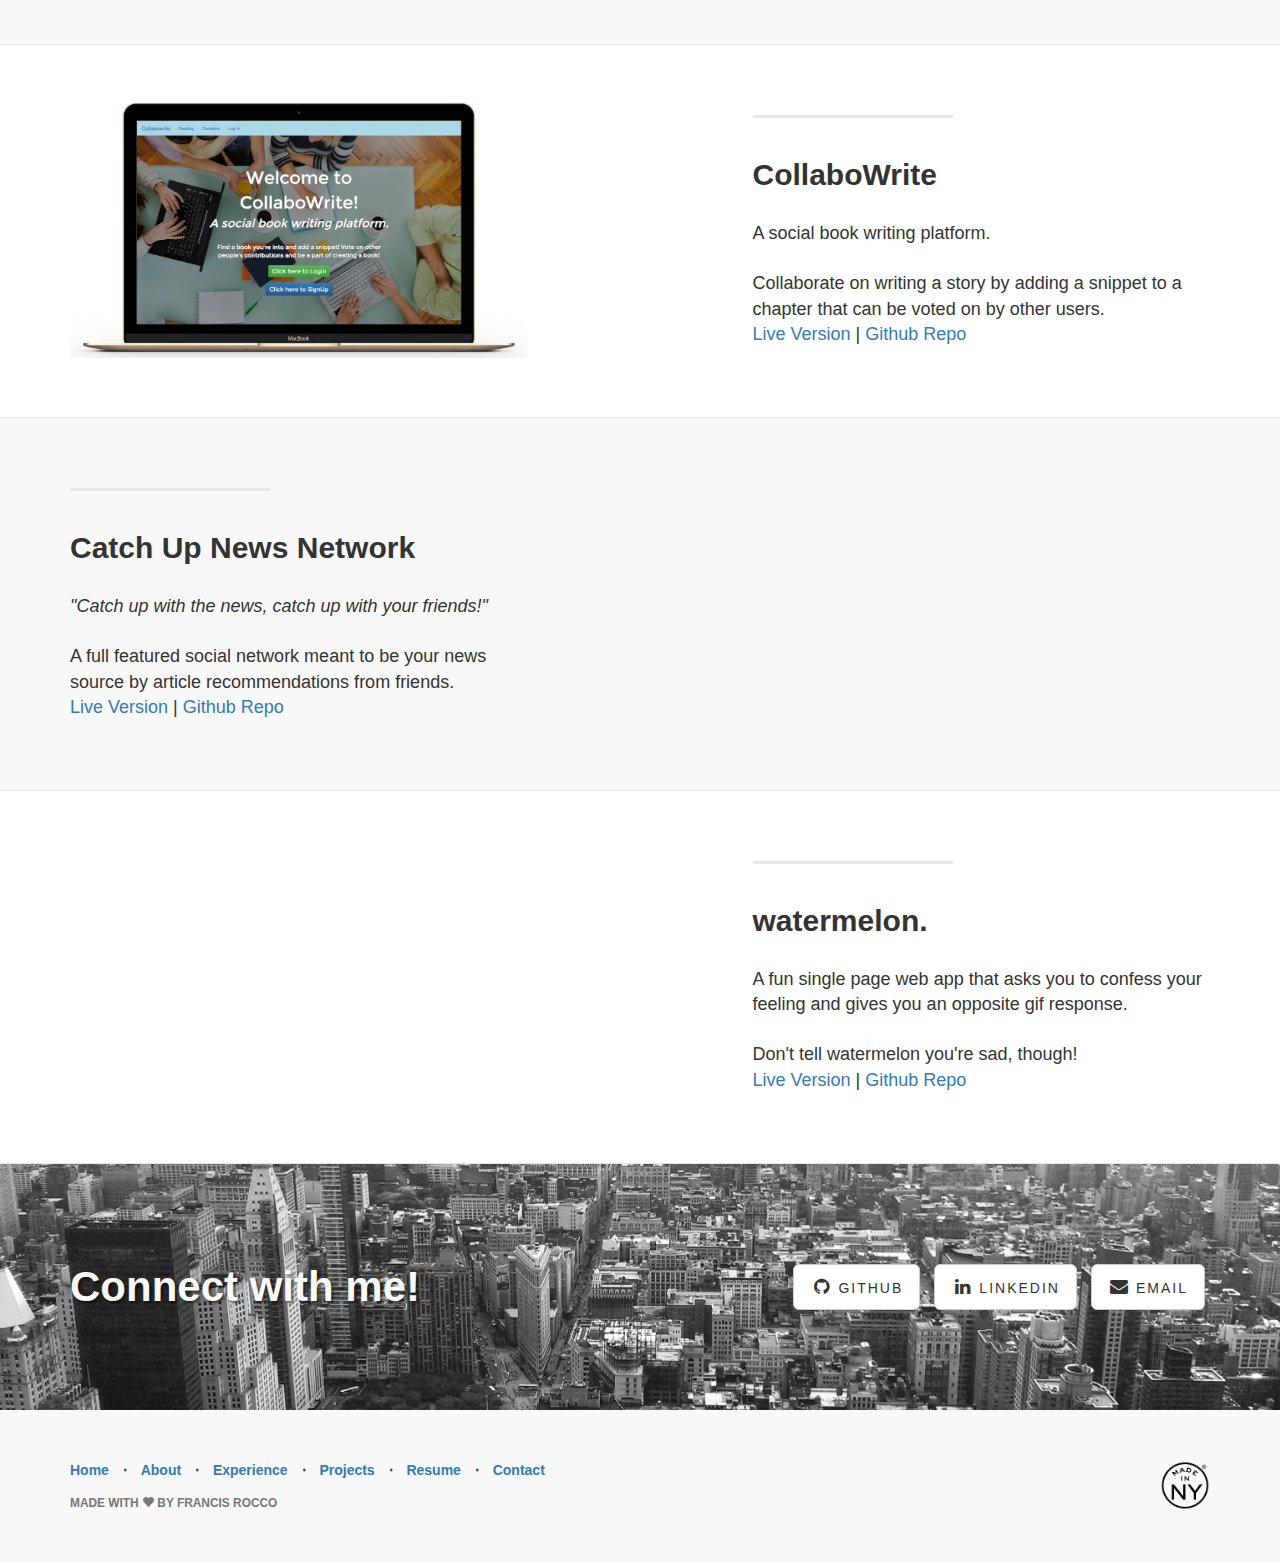
==== commit 2d043017: "update bluecore description" ====
--- a/index.html
+++ b/index.html
@@ -133,7 +133,8 @@
                     <div class="clearfix"></div>
                     <h2 class="section-heading">Bluecore</h2>
                     <p class="lead">Senior Forward Deployed Engineer<br>March 2017-Present<br/><br/>
-                    Integrating the Bluecore platform, technical account management for enterprise clients, and solutions implementation.</p>
+                    Integrating the Bluecore ecommerce retail marketing platform, technical account management for enterprise clients, and solutions implementation of technical services.<br/><br/>
+                    <strong>Languages:</strong> Javascript, SQL, Python</p>
                 </div>
                 <div class="col-lg-5 col-sm-pull-6  col-sm-6">
                     <img class="img-responsive" src="img/bluecore.png" alt="">
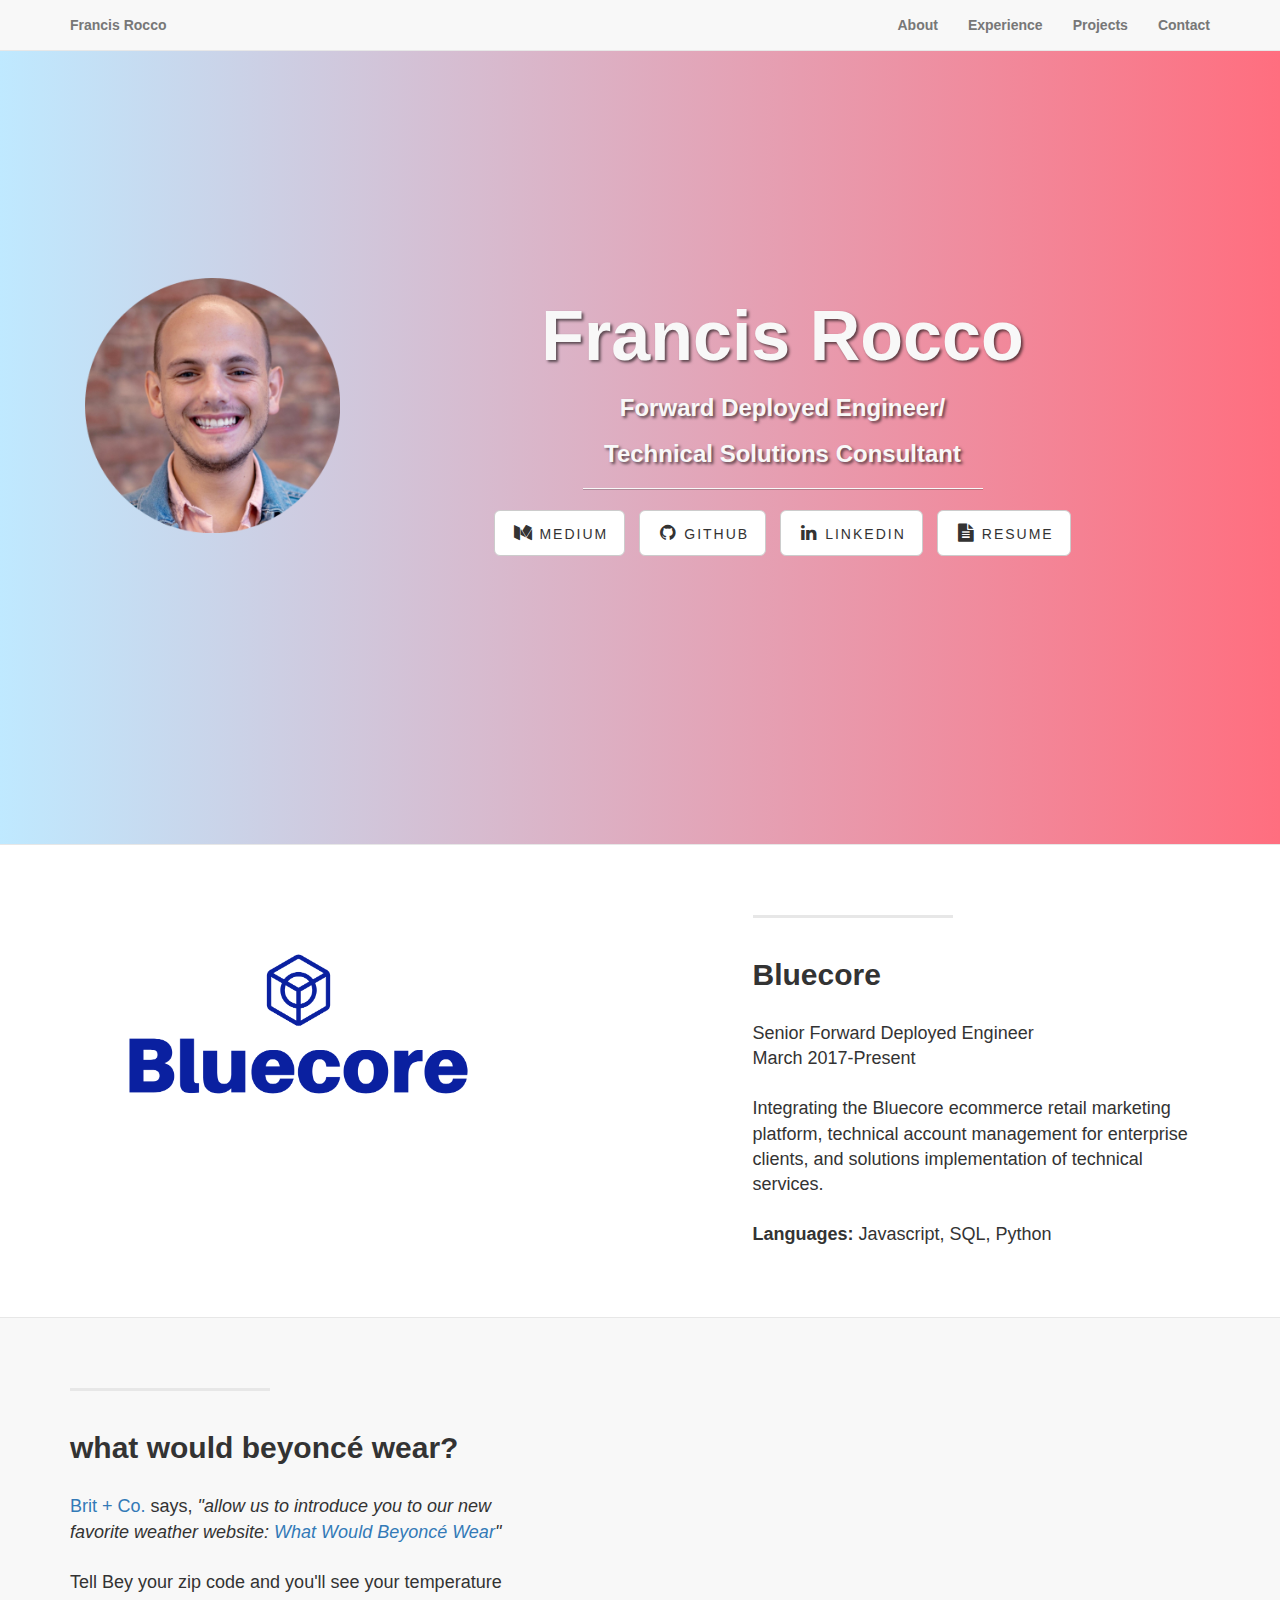
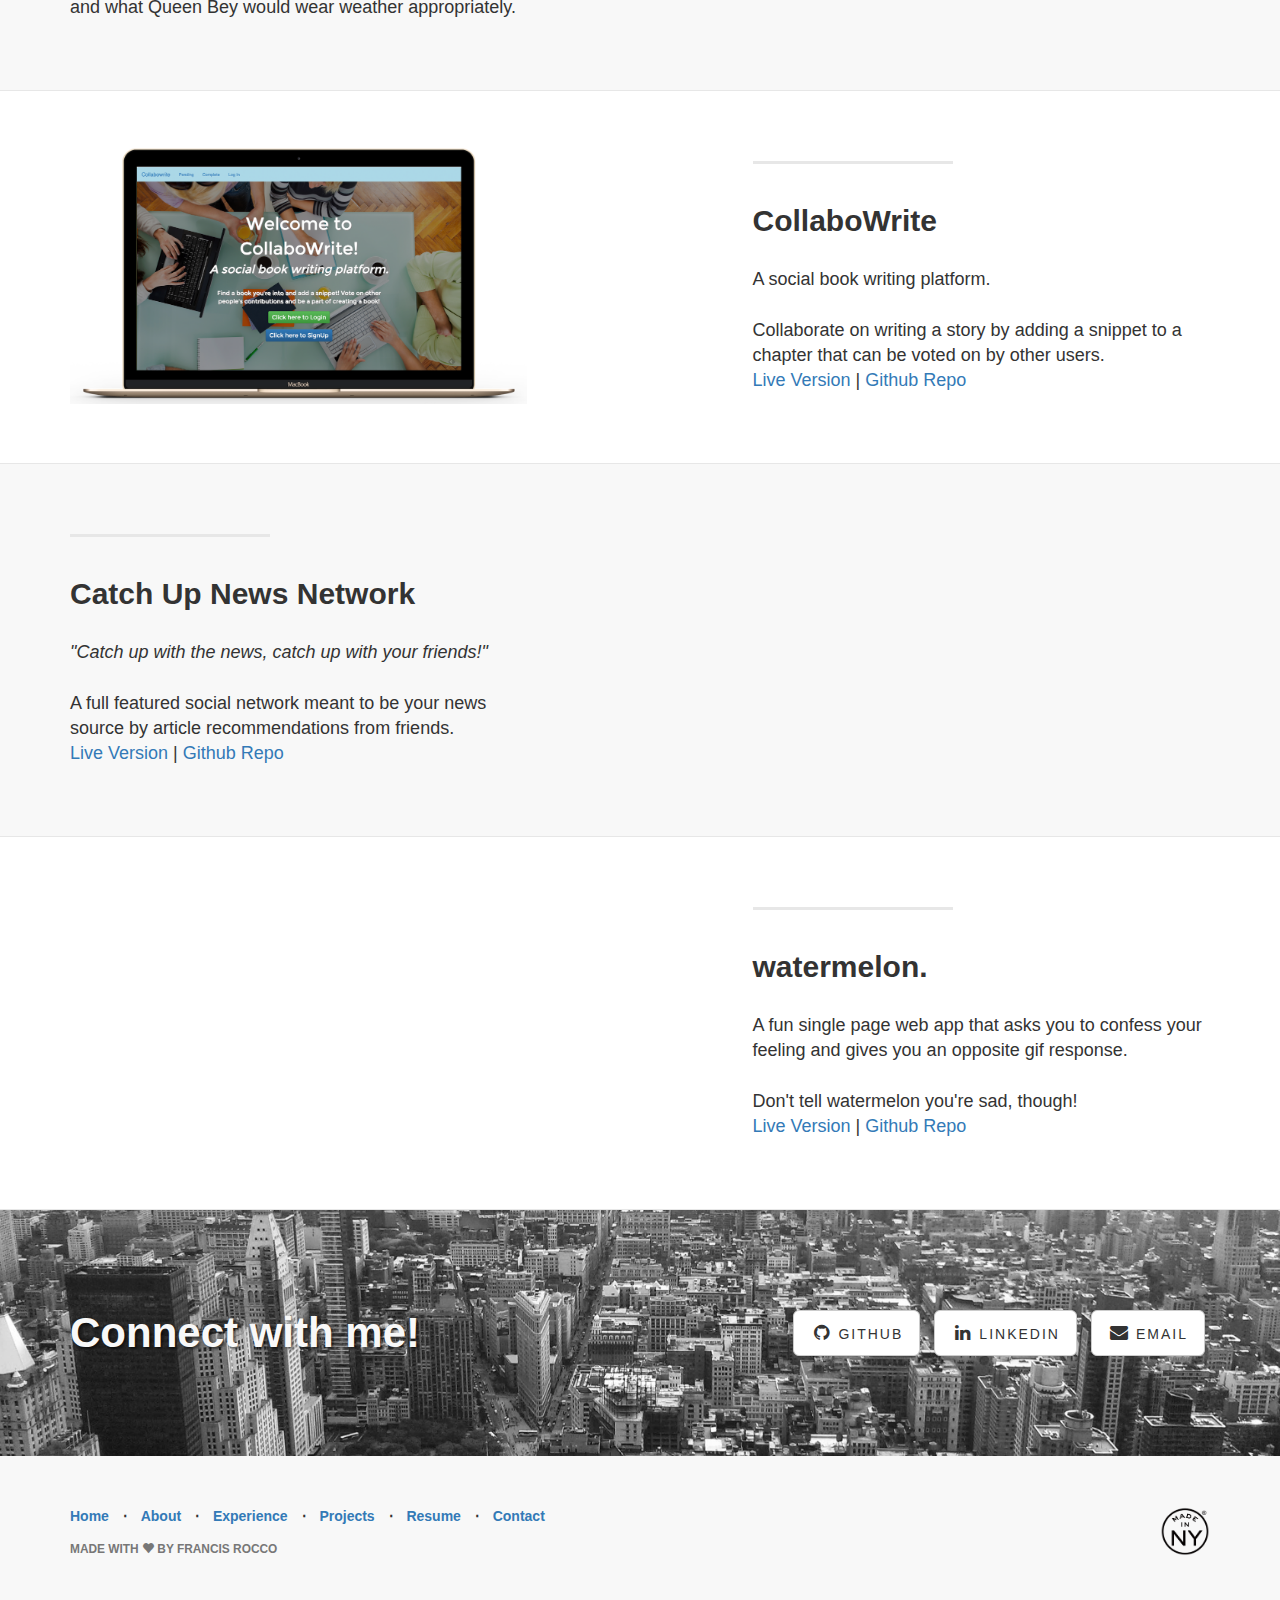
==== commit 8468c866: "update job title" ====
--- a/index.html
+++ b/index.html
@@ -93,7 +93,8 @@
                     <div class="intro-message">
                         <img class="center-block col-lg-3 col-md-4 col-sm-4 col-sm-offset-4 img-responsive" src="img/headshot.png" alt=""><br/>
                         <h1>Francis Rocco</h1>
-                        <h3>Software Engineer</h3>
+                        <h3>Forward Deployed Engineer/</h3>
+                        <h3>Technical Solutions Consultant</h3>
                         <hr class="intro-divider">
                         <ul class="list-inline intro-social-buttons">
                             <li>
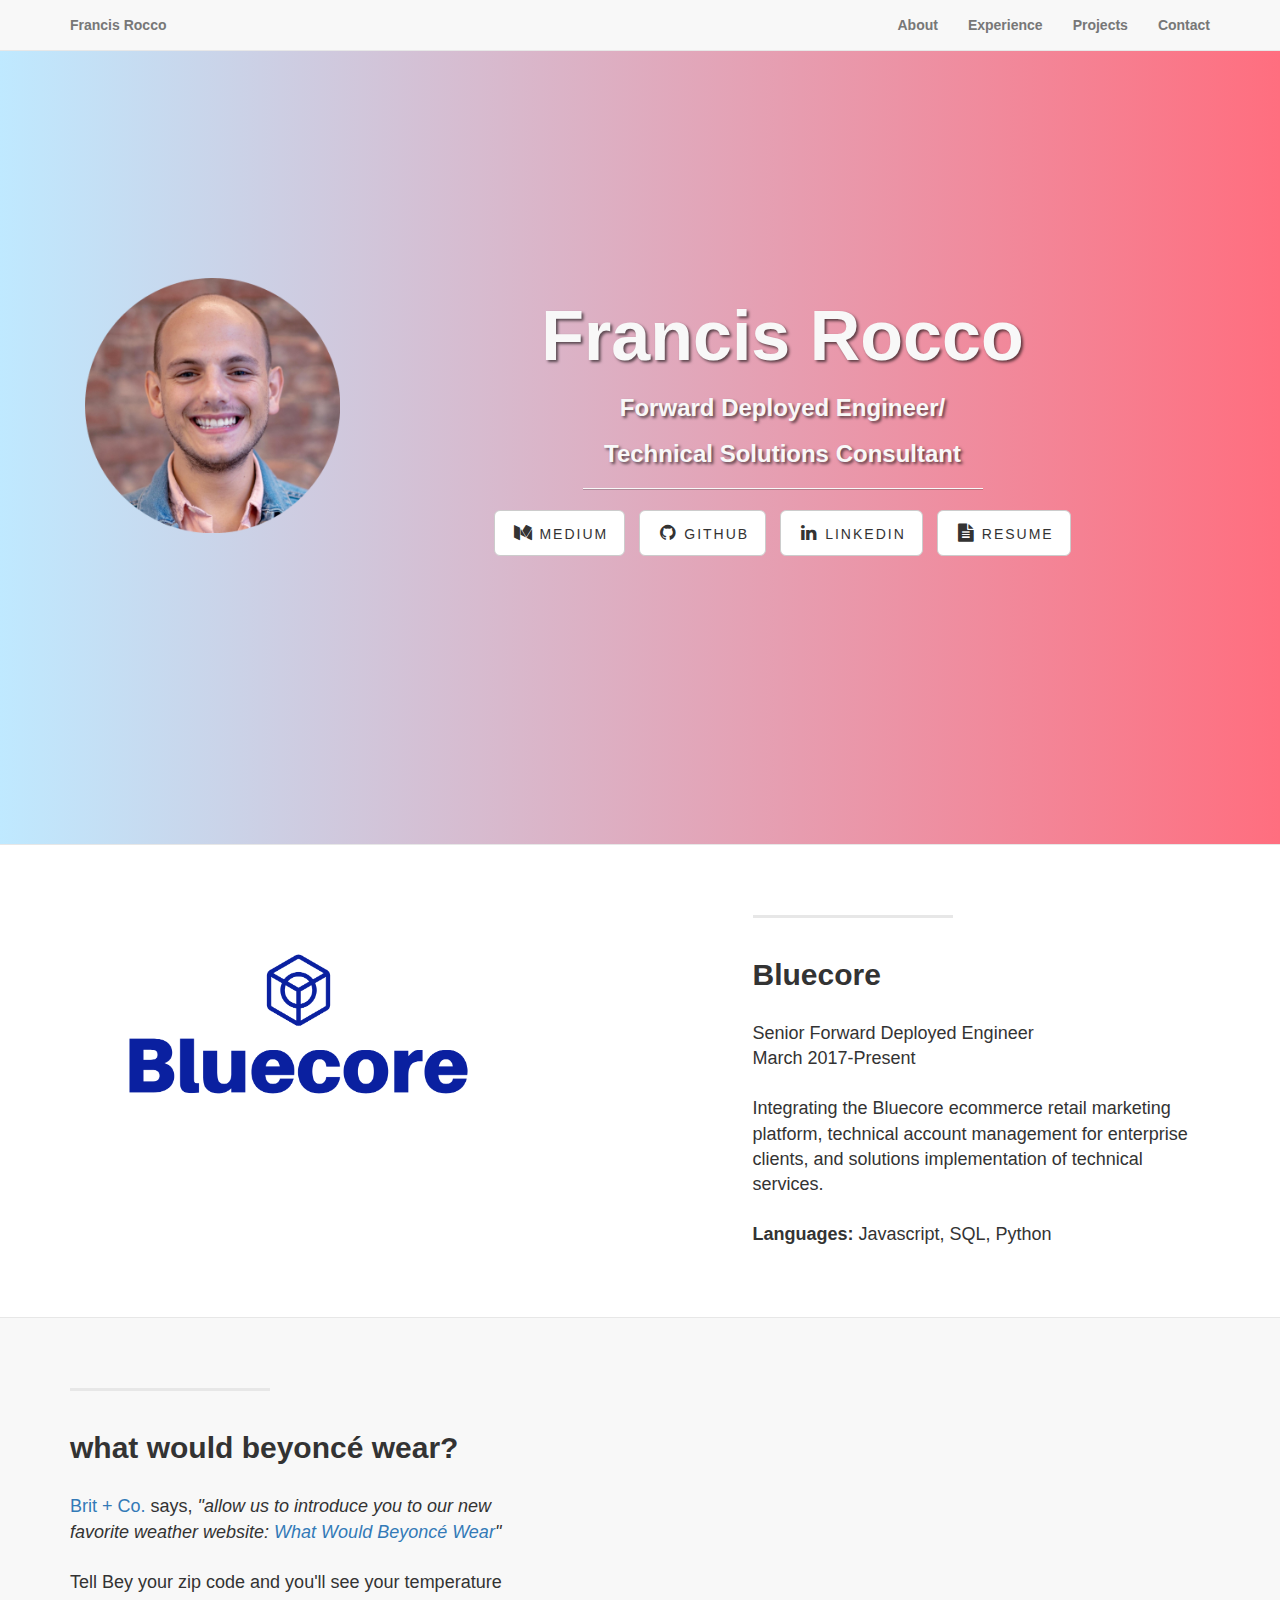
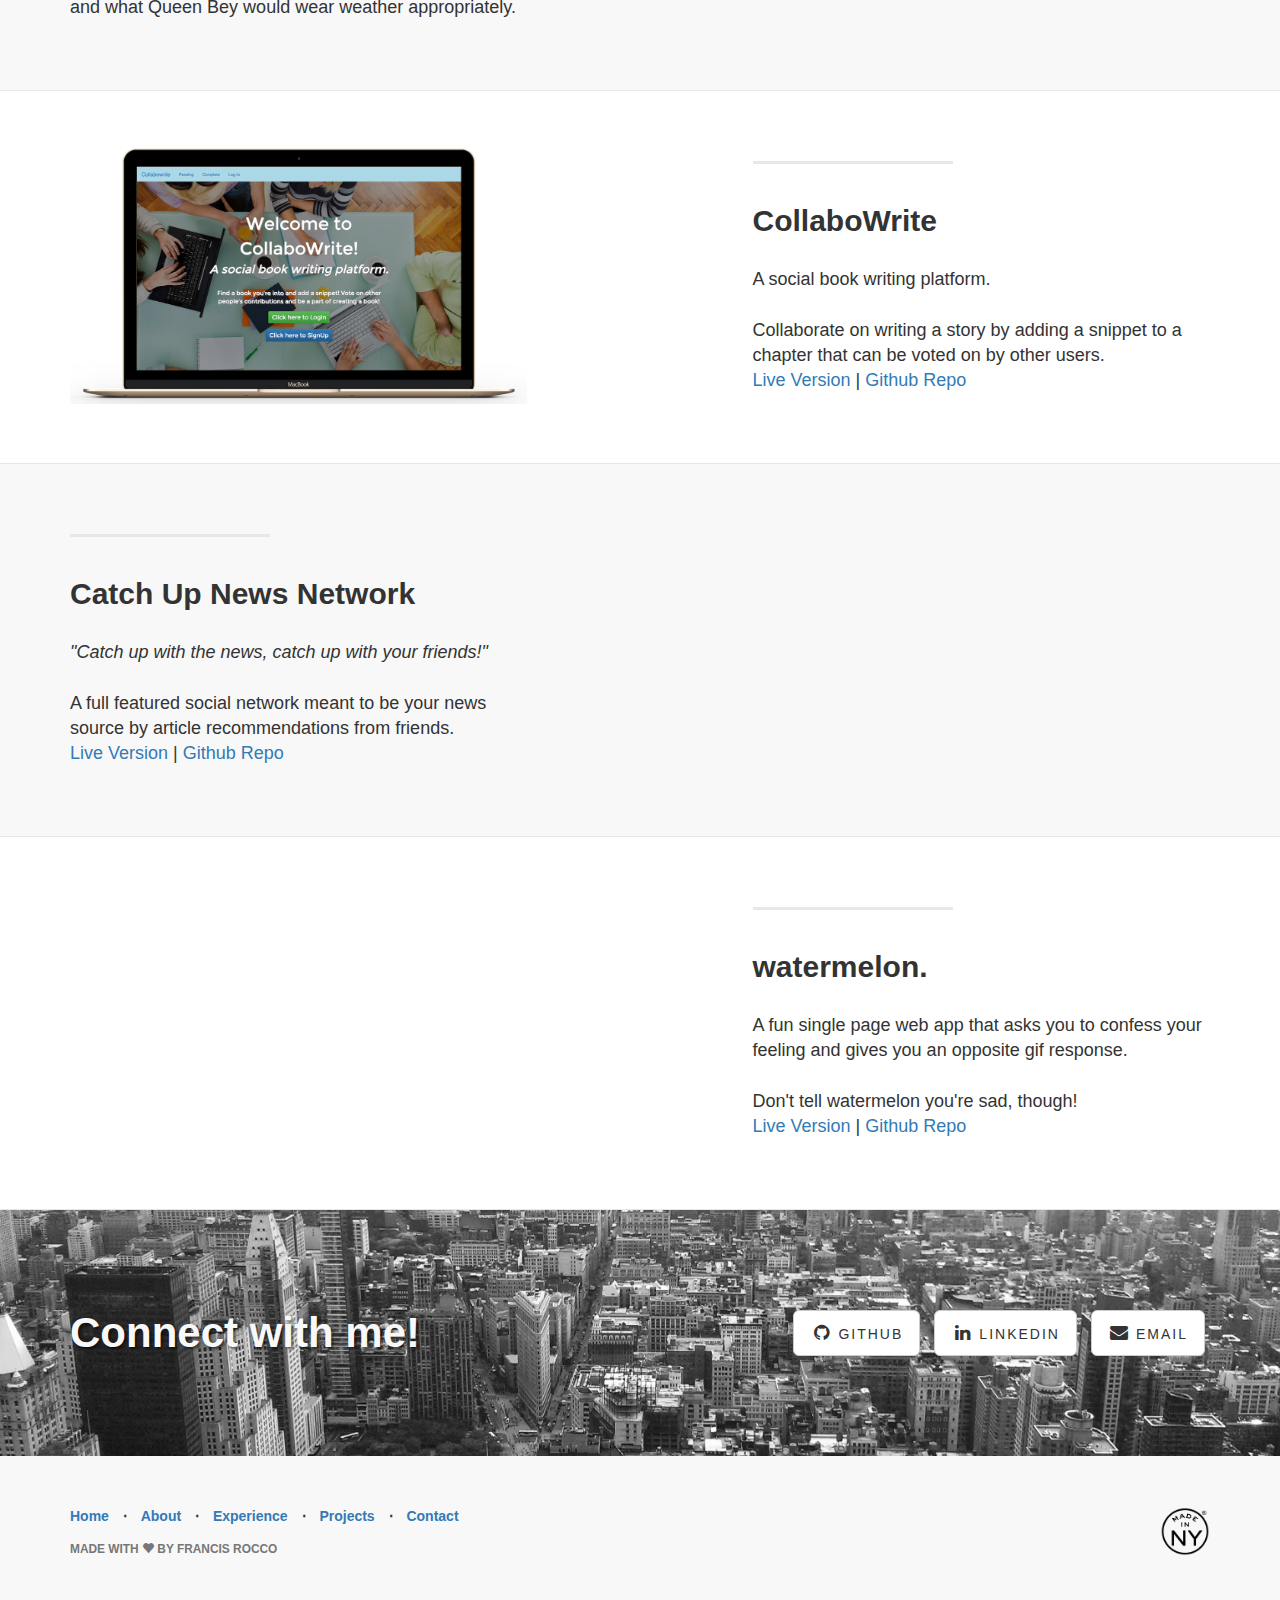
==== commit d6bce506: "remove resume from footer" ====
--- a/index.html
+++ b/index.html
@@ -298,10 +298,6 @@
                         </li>
                         <li class="footer-menu-divider">&sdot;</li>
                         <li>
-                            <a href="#resume">Resume</a>
-                        </li>
-                        <li class="footer-menu-divider">&sdot;</li>
-                        <li>
                             <a href="#contact">Contact</a>
                         </li>
                     </ul>
